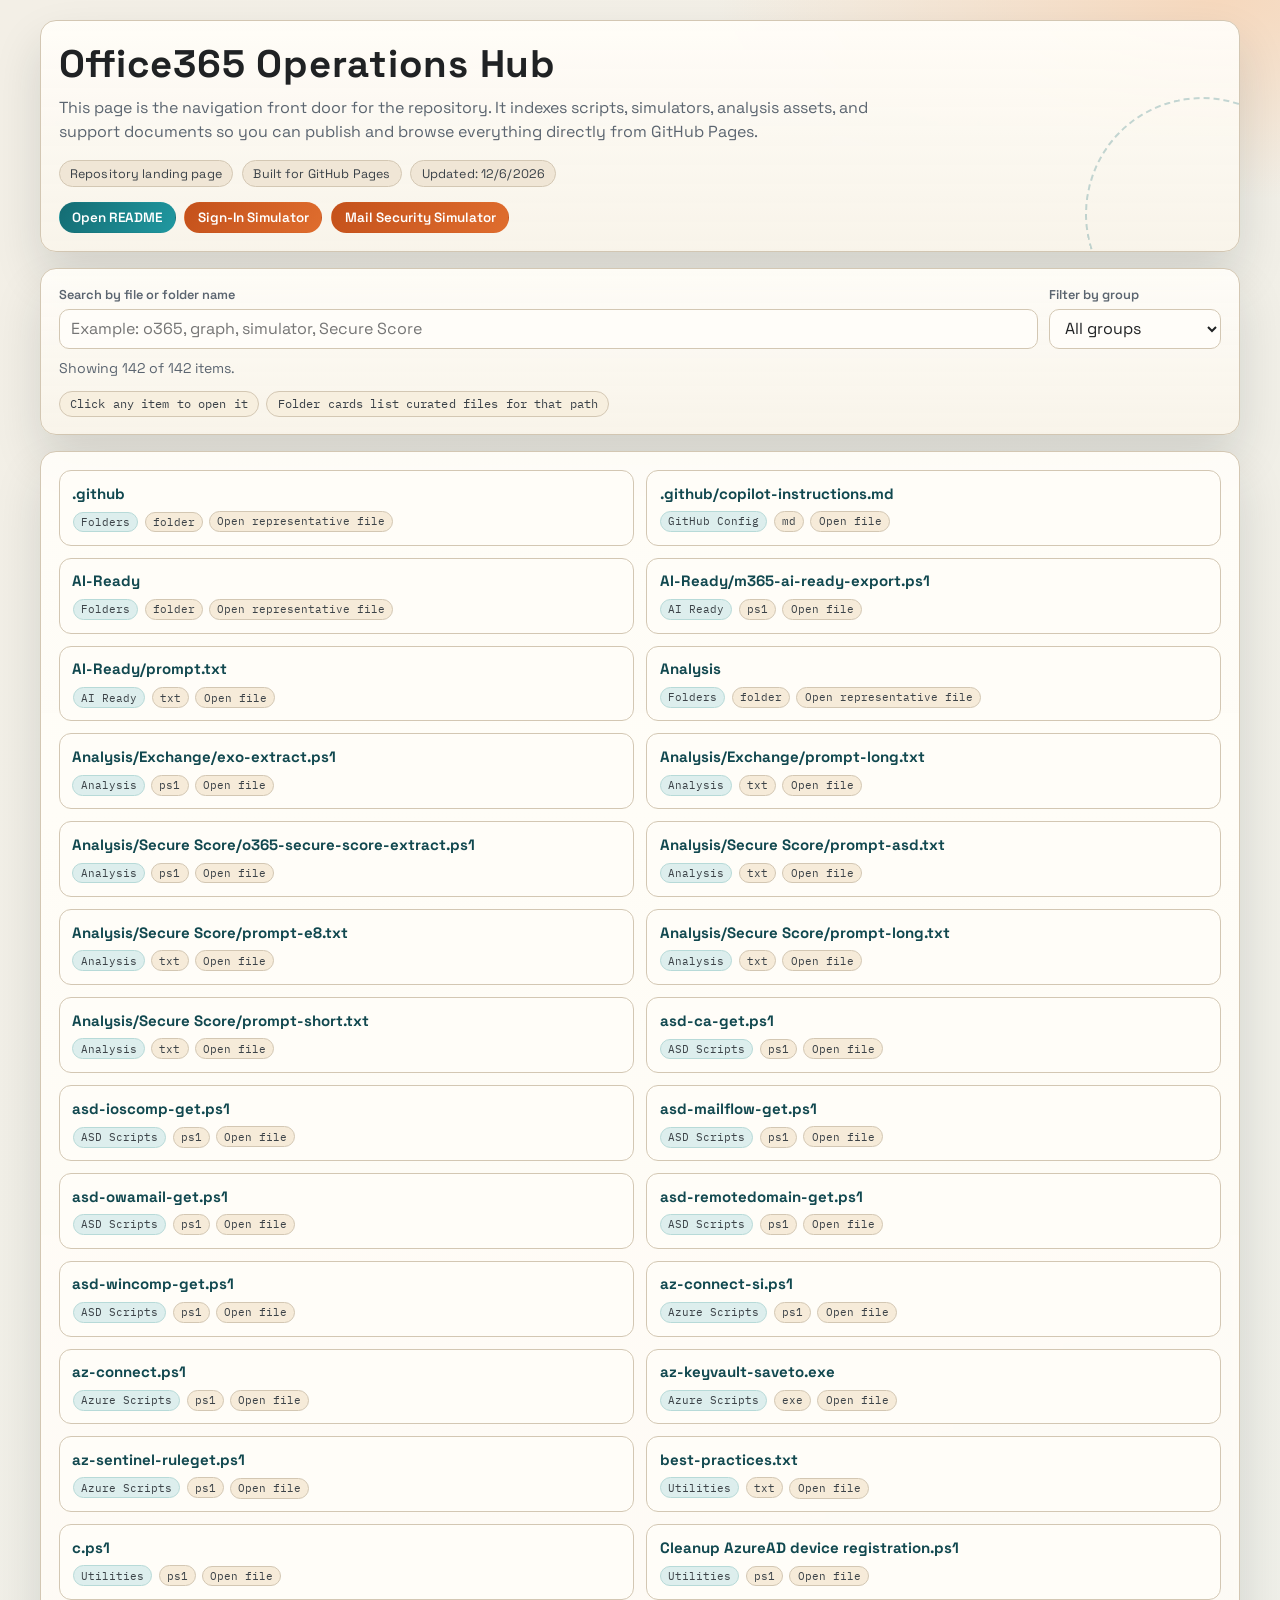
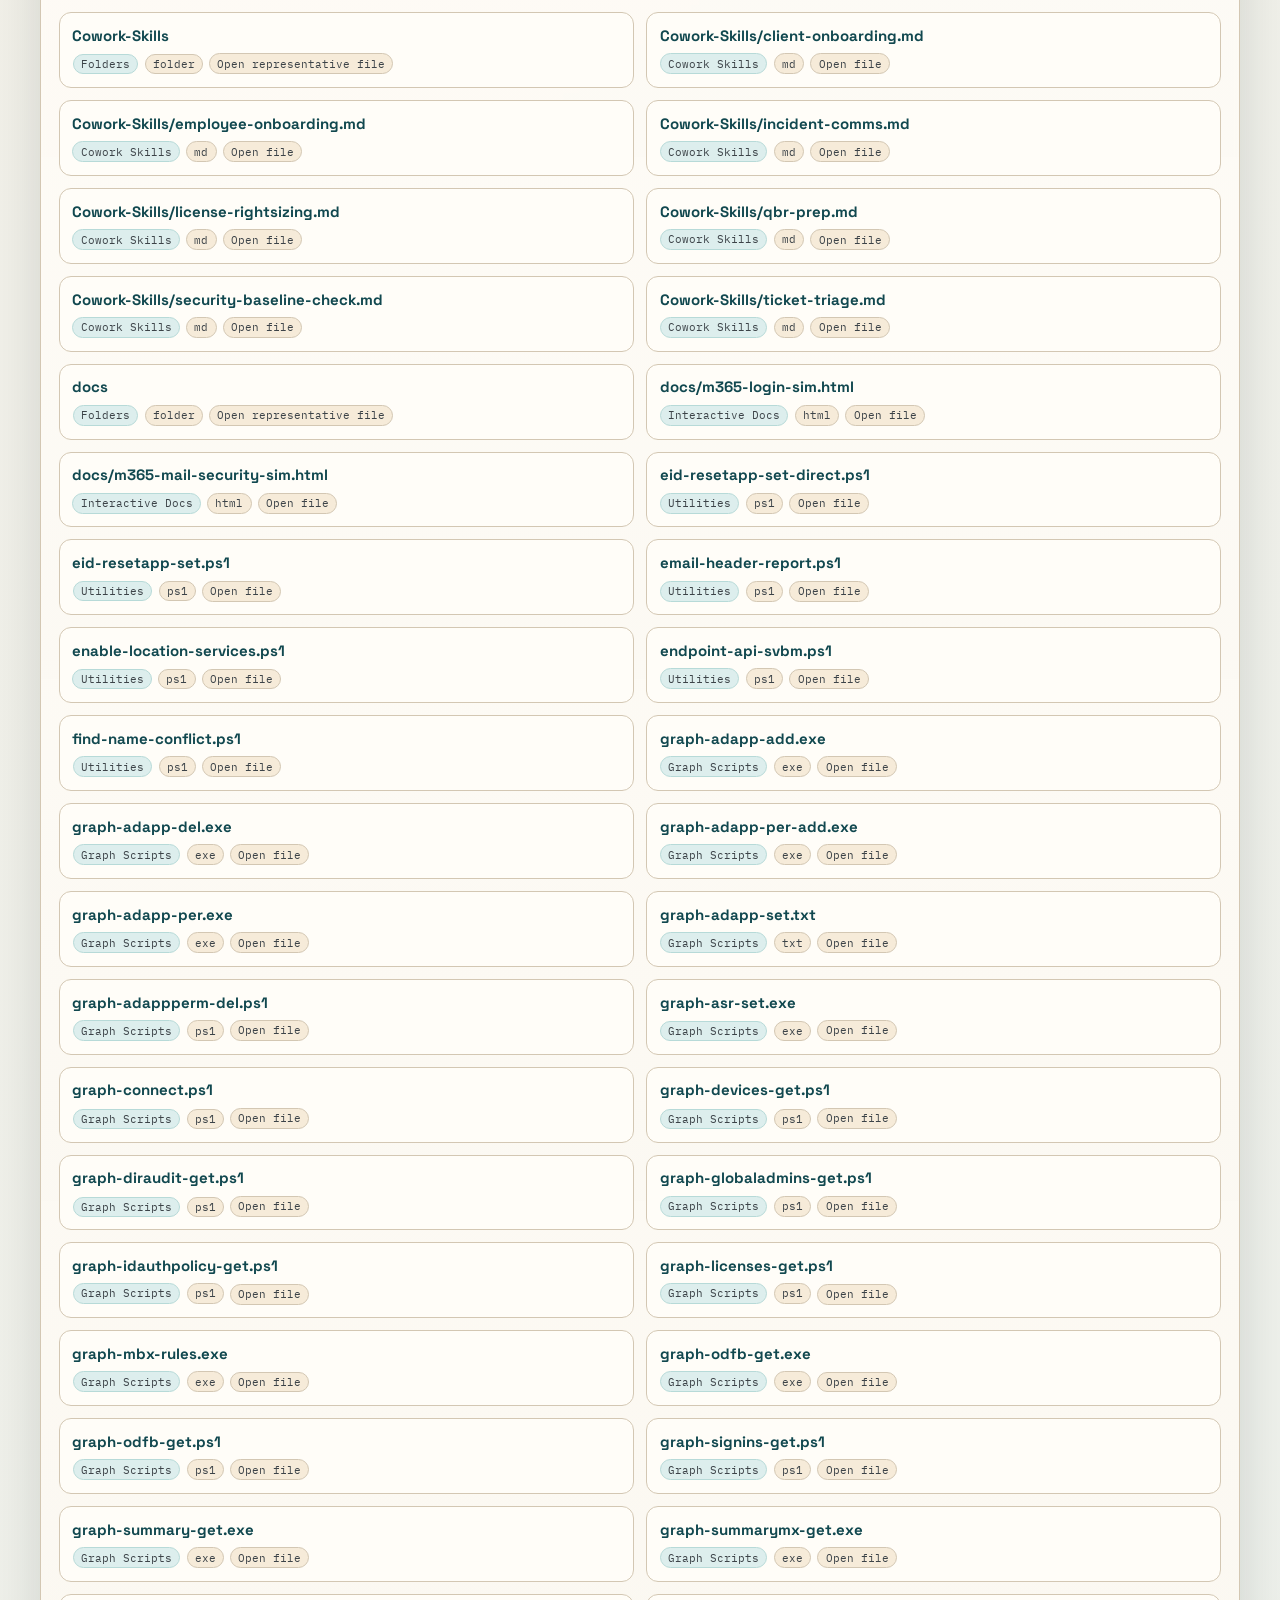
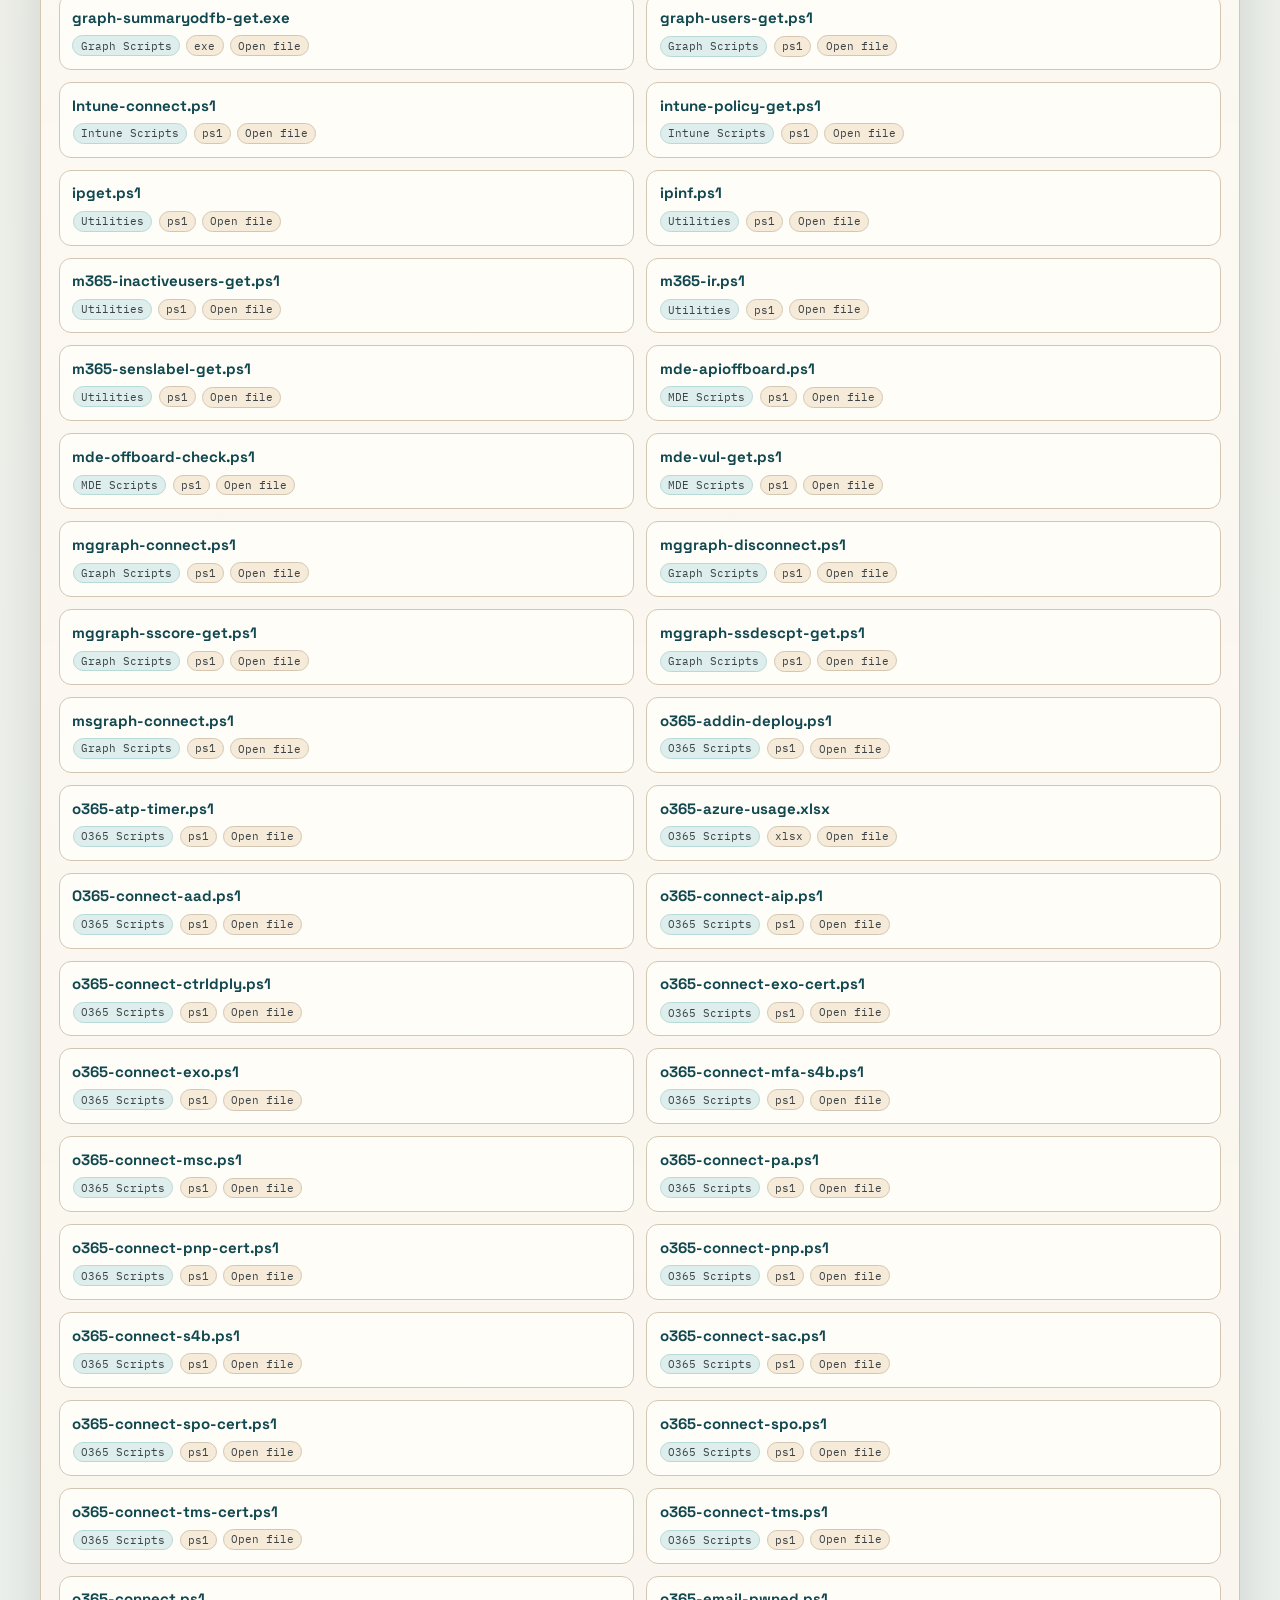
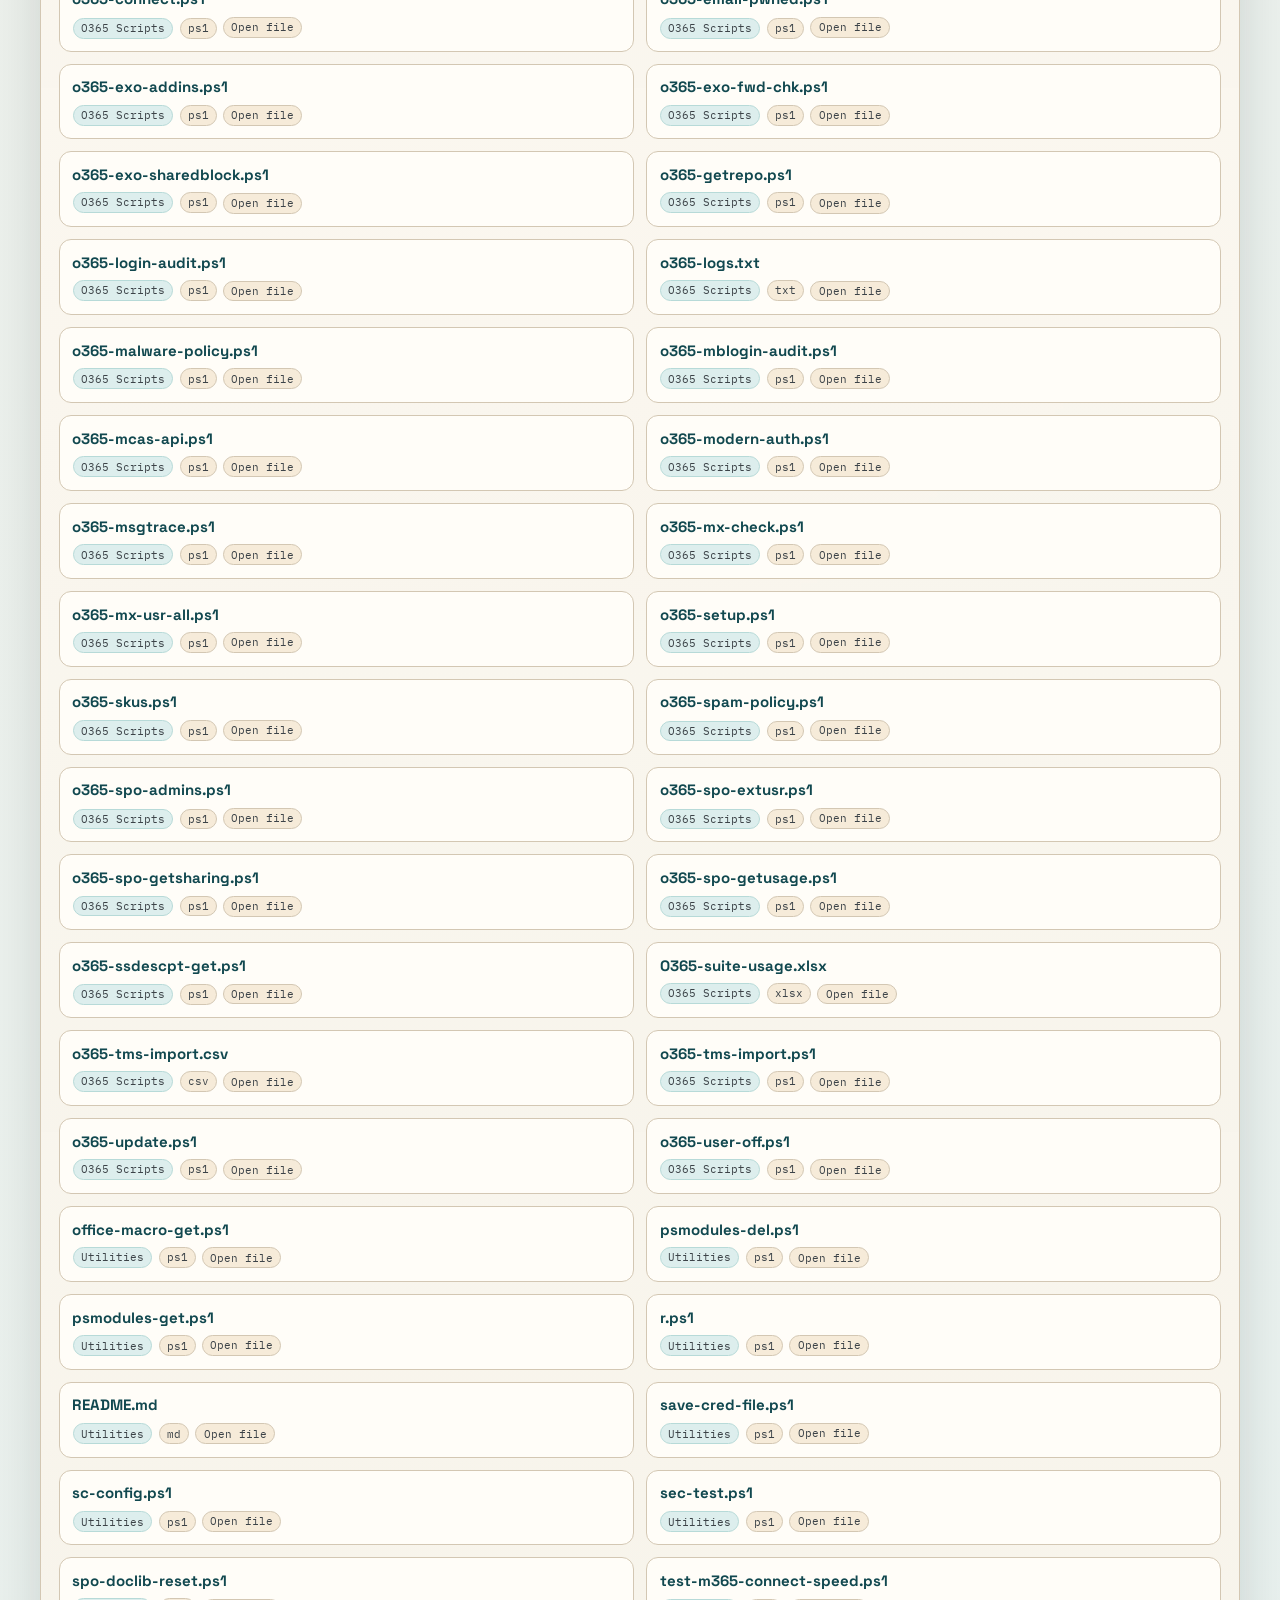
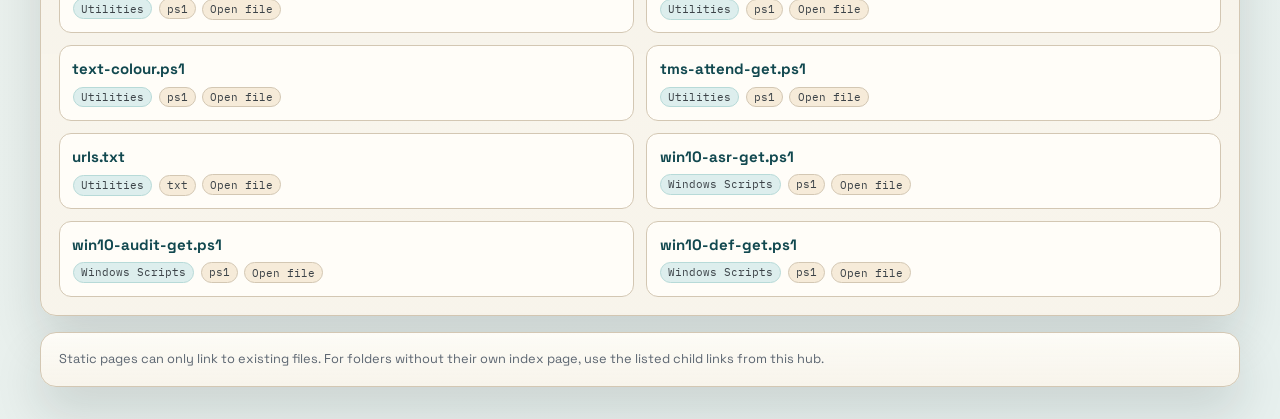
==== docs/index.html @ 3d444fd0 "Add initial landing page for Office365 scripts and resources" ====
<!DOCTYPE html>
<html lang="en">
<head>
  <meta charset="UTF-8">
  <meta name="viewport" content="width=device-width, initial-scale=1.0">
  <title>Office365 Script Landing Page</title>
  <meta name="description" content="Landing page for Office365 scripts, simulators, analysis assets, and operational resources.">
  <link rel="preconnect" href="https://fonts.googleapis.com">
  <link rel="preconnect" href="https://fonts.gstatic.com" crossorigin>
  <link href="https://fonts.googleapis.com/css2?family=Space+Grotesk:wght@400;500;600;700&family=IBM+Plex+Mono:wght@400;500&display=swap" rel="stylesheet">
  <style>
    :root {
      --bg: #f3efe6;
      --bg-alt: #e7f0ee;
      --surface: #fffdf8;
      --surface-2: #f9f4ea;
      --border: #d3c7b3;
      --text: #202224;
      --muted: #5b6570;
      --accent: #146c73;
      --accent-2: #c4511b;
      --tag: #f0e6d6;
      --shadow: 0 24px 48px rgba(24, 38, 35, 0.14);
      --radius: 16px;
    }

    * {
      box-sizing: border-box;
    }

    body {
      margin: 0;
      font-family: "Space Grotesk", "Segoe UI", sans-serif;
      color: var(--text);
      background:
        radial-gradient(1200px 450px at 10% -5%, #d6ece8 0%, transparent 60%),
        radial-gradient(1000px 400px at 95% 0%, #f6d8bd 0%, transparent 50%),
        linear-gradient(145deg, var(--bg), var(--bg-alt));
      min-height: 100vh;
    }

    .shell {
      width: min(1200px, calc(100% - 2rem));
      margin: 1.25rem auto 2rem;
      display: grid;
      gap: 1rem;
    }

    .panel {
      background: linear-gradient(180deg, rgba(255, 253, 248, 0.95), rgba(249, 244, 234, 0.9));
      border: 1px solid var(--border);
      border-radius: var(--radius);
      box-shadow: var(--shadow);
      padding: 1.1rem;
      backdrop-filter: blur(3px);
    }

    .hero {
      position: relative;
      overflow: hidden;
    }

    .hero::after {
      content: "";
      position: absolute;
      inset: auto -80px -80px auto;
      width: 230px;
      height: 230px;
      border-radius: 999px;
      border: 2px dashed rgba(20, 108, 115, 0.25);
      transform: rotate(-14deg);
      pointer-events: none;
    }

    h1 {
      margin: 0;
      font-size: clamp(1.45rem, 3vw, 2.4rem);
      letter-spacing: 0.02em;
    }

    .subtitle {
      margin: 0.55rem 0 0;
      max-width: 84ch;
      line-height: 1.5;
      color: var(--muted);
    }

    .meta-row {
      margin-top: 1rem;
      display: flex;
      flex-wrap: wrap;
      gap: 0.55rem;
    }

    .chip {
      display: inline-flex;
      align-items: center;
      border: 1px solid var(--border);
      background: var(--tag);
      color: #394047;
      border-radius: 999px;
      padding: 0.26rem 0.65rem;
      font-size: 0.78rem;
      letter-spacing: 0.01em;
    }

    .quick-links {
      margin-top: 0.95rem;
      display: flex;
      flex-wrap: wrap;
      gap: 0.55rem;
    }

    .quick-link {
      text-decoration: none;
      border: 1px solid transparent;
      border-radius: 999px;
      padding: 0.38rem 0.78rem;
      font-weight: 600;
      font-size: 0.84rem;
      transition: transform 160ms ease, box-shadow 160ms ease, border-color 160ms ease;
      color: #ffffff;
      background: linear-gradient(120deg, var(--accent), #2098a0);
    }

    .quick-link.secondary {
      color: #ffffff;
      background: linear-gradient(120deg, var(--accent-2), #df6d2e);
    }

    .quick-link:hover {
      transform: translateY(-1px);
      box-shadow: 0 10px 20px rgba(20, 108, 115, 0.22);
      border-color: rgba(255, 255, 255, 0.5);
    }

    .controls {
      display: grid;
      grid-template-columns: 1fr auto;
      gap: 0.7rem;
      align-items: end;
    }

    .search-wrap {
      display: grid;
      gap: 0.35rem;
    }

    label {
      font-size: 0.8rem;
      font-weight: 600;
      color: var(--muted);
    }

    input,
    select {
      width: 100%;
      border: 1px solid var(--border);
      background: #fffdf9;
      border-radius: 10px;
      height: 2.5rem;
      font: inherit;
      padding: 0 0.7rem;
      color: var(--text);
    }

    .summary {
      margin-top: 0.65rem;
      color: var(--muted);
      font-size: 0.88rem;
    }

    .legend {
      margin-top: 0.6rem;
      display: flex;
      flex-wrap: wrap;
      gap: 0.45rem;
    }

    .legend .chip {
      font-family: "IBM Plex Mono", Consolas, monospace;
      font-size: 0.72rem;
      background: #f7efdf;
    }

    .grid {
      display: grid;
      grid-template-columns: repeat(2, minmax(0, 1fr));
      gap: 0.75rem;
    }

    .entry {
      border: 1px solid var(--border);
      border-radius: 12px;
      background: var(--surface);
      padding: 0.8rem;
      animation: riseIn 340ms ease both;
    }

    .entry h3 {
      margin: 0;
      font-size: 0.94rem;
      line-height: 1.35;
    }

    .entry h3 a {
      color: #11484f;
      text-decoration: none;
      border-bottom: 1px solid transparent;
    }

    .entry h3 a:hover {
      border-bottom-color: #11484f;
    }

    .entry-meta {
      margin-top: 0.45rem;
      display: flex;
      flex-wrap: wrap;
      gap: 0.4rem;
    }

    .badge {
      font-size: 0.7rem;
      font-family: "IBM Plex Mono", Consolas, monospace;
      color: #3c4348;
      border: 1px solid var(--border);
      border-radius: 999px;
      padding: 0.15rem 0.45rem;
      background: #f6ebd9;
    }

    .badge.group {
      background: #ddeeed;
      border-color: #b7dad8;
    }

    .footer-note {
      color: var(--muted);
      font-size: 0.8rem;
      line-height: 1.45;
    }

    .empty {
      border: 1px dashed var(--border);
      border-radius: 12px;
      padding: 0.9rem;
      color: var(--muted);
      background: rgba(255, 255, 255, 0.6);
    }

    @keyframes riseIn {
      from {
        opacity: 0;
        transform: translateY(4px);
      }
      to {
        opacity: 1;
        transform: translateY(0);
      }
    }

    @media (max-width: 900px) {
      .grid {
        grid-template-columns: 1fr;
      }

      .controls {
        grid-template-columns: 1fr;
      }
    }
  </style>
</head>
<body>
  <main class="shell">
    <section class="panel hero">
      <h1>Office365 Operations Hub</h1>
      <p class="subtitle">
        This page is the navigation front door for the repository. It indexes scripts, simulators, analysis assets, and support documents so you can publish and browse everything directly from GitHub Pages.
      </p>
      <div class="meta-row">
        <span class="chip">Repository landing page</span>
        <span class="chip">Built for GitHub Pages</span>
        <span class="chip" id="updatedChip">Updated: loading</span>
      </div>
      <div class="quick-links">
        <a class="quick-link" href="README.md">Open README</a>
        <a class="quick-link secondary" href="docs/m365-login-sim.html">Sign-In Simulator</a>
        <a class="quick-link secondary" href="docs/m365-mail-security-sim.html">Mail Security Simulator</a>
      </div>
    </section>

    <section class="panel">
      <div class="controls">
        <div class="search-wrap">
          <label for="searchInput">Search by file or folder name</label>
          <input id="searchInput" type="search" placeholder="Example: o365, graph, simulator, Secure Score">
        </div>
        <div class="search-wrap">
          <label for="groupSelect">Filter by group</label>
          <select id="groupSelect">
            <option value="all">All groups</option>
          </select>
        </div>
      </div>
      <p class="summary" id="summaryLine"></p>
      <div class="legend">
        <span class="chip">Click any item to open it</span>
        <span class="chip">Folder cards list curated files for that path</span>
      </div>
    </section>

    <section class="panel">
      <div class="grid" id="entryGrid"></div>
      <div class="empty" id="emptyState" hidden>No matches found. Try a broader search or switch to All groups.</div>
    </section>

    <section class="panel footer-note">
      Static pages can only link to existing files. For folders without their own index page, use the listed child links from this hub.
    </section>
  </main>

  <script>
    const inventory = [
      ".github/",
      "AI-Ready/",
      "Analysis/",
      "Cowork-Skills/",
      "docs/",
      "asd-ca-get.ps1",
      "asd-ioscomp-get.ps1",
      "asd-mailflow-get.ps1",
      "asd-owamail-get.ps1",
      "asd-remotedomain-get.ps1",
      "asd-wincomp-get.ps1",
      "az-connect-si.ps1",
      "az-connect.ps1",
      "az-keyvault-saveto.exe",
      "az-sentinel-ruleget.ps1",
      "best-practices.txt",
      "c.ps1",
      "Cleanup AzureAD device registration.ps1",
      "eid-resetapp-set-direct.ps1",
      "eid-resetapp-set.ps1",
      "email-header-report.ps1",
      "enable-location-services.ps1",
      "endpoint-api-svbm.ps1",
      "find-name-conflict.ps1",
      "graph-adapp-add.exe",
      "graph-adapp-del.exe",
      "graph-adapp-per-add.exe",
      "graph-adapp-per.exe",
      "graph-adapp-set.txt",
      "graph-adappperm-del.ps1",
      "graph-asr-set.exe",
      "graph-connect.ps1",
      "graph-devices-get.ps1",
      "graph-diraudit-get.ps1",
      "graph-globaladmins-get.ps1",
      "graph-idauthpolicy-get.ps1",
      "graph-licenses-get.ps1",
      "graph-mbx-rules.exe",
      "graph-odfb-get.exe",
      "graph-odfb-get.ps1",
      "graph-signins-get.ps1",
      "graph-summary-get.exe",
      "graph-summarymx-get.exe",
      "graph-summaryodfb-get.exe",
      "graph-users-get.ps1",
      "Intune-connect.ps1",
      "intune-policy-get.ps1",
      "ipget.ps1",
      "ipinf.ps1",
      "m365-inactiveusers-get.ps1",
      "m365-ir.ps1",
      "m365-senslabel-get.ps1",
      "mde-apioffboard.ps1",
      "mde-offboard-check.ps1",
      "mde-vul-get.ps1",
      "mggraph-connect.ps1",
      "mggraph-disconnect.ps1",
      "mggraph-sscore-get.ps1",
      "mggraph-ssdescpt-get.ps1",
      "msgraph-connect.ps1",
      "o365-addin-deploy.ps1",
      "o365-atp-timer.ps1",
      "o365-azure-usage.xlsx",
      "O365-connect-aad.ps1",
      "o365-connect-aip.ps1",
      "o365-connect-ctrldply.ps1",
      "o365-connect-exo-cert.ps1",
      "o365-connect-exo.ps1",
      "o365-connect-mfa-s4b.ps1",
      "o365-connect-msc.ps1",
      "o365-connect-pa.ps1",
      "o365-connect-pnp-cert.ps1",
      "o365-connect-pnp.ps1",
      "o365-connect-s4b.ps1",
      "o365-connect-sac.ps1",
      "o365-connect-spo-cert.ps1",
      "o365-connect-spo.ps1",
      "o365-connect-tms-cert.ps1",
      "o365-connect-tms.ps1",
      "o365-connect.ps1",
      "o365-email-pwned.ps1",
      "o365-exo-addins.ps1",
      "o365-exo-fwd-chk.ps1",
      "o365-exo-sharedblock.ps1",
      "o365-getrepo.ps1",
      "o365-login-audit.ps1",
      "o365-logs.txt",
      "o365-malware-policy.ps1",
      "o365-mblogin-audit.ps1",
      "o365-mcas-api.ps1",
      "o365-modern-auth.ps1",
      "o365-msgtrace.ps1",
      "o365-mx-check.ps1",
      "o365-mx-usr-all.ps1",
      "o365-setup.ps1",
      "o365-skus.ps1",
      "o365-spam-policy.ps1",
      "o365-spo-admins.ps1",
      "o365-spo-extusr.ps1",
      "o365-spo-getsharing.ps1",
      "o365-spo-getusage.ps1",
      "o365-ssdescpt-get.ps1",
      "O365-suite-usage.xlsx",
      "o365-tms-import.csv",
      "o365-tms-import.ps1",
      "o365-update.ps1",
      "o365-user-off.ps1",
      "office-macro-get.ps1",
      "psmodules-del.ps1",
      "psmodules-get.ps1",
      "r.ps1",
      "README.md",
      "save-cred-file.ps1",
      "sc-config.ps1",
      "sec-test.ps1",
      "spo-doclib-reset.ps1",
      "test-m365-connect-speed.ps1",
      "text-colour.ps1",
      "tms-attend-get.ps1",
      "urls.txt",
      "win10-asr-get.ps1",
      "win10-audit-get.ps1",
      "win10-def-get.ps1",
      ".github/copilot-instructions.md",
      "AI-Ready/m365-ai-ready-export.ps1",
      "AI-Ready/prompt.txt",
      "Analysis/Exchange/exo-extract.ps1",
      "Analysis/Exchange/prompt-long.txt",
      "Analysis/Secure Score/o365-secure-score-extract.ps1",
      "Analysis/Secure Score/prompt-asd.txt",
      "Analysis/Secure Score/prompt-e8.txt",
      "Analysis/Secure Score/prompt-long.txt",
      "Analysis/Secure Score/prompt-short.txt",
      "Cowork-Skills/client-onboarding.md",
      "Cowork-Skills/employee-onboarding.md",
      "Cowork-Skills/incident-comms.md",
      "Cowork-Skills/license-rightsizing.md",
      "Cowork-Skills/qbr-prep.md",
      "Cowork-Skills/security-baseline-check.md",
      "Cowork-Skills/ticket-triage.md",
      "docs/m365-login-sim.html",
      "docs/m365-mail-security-sim.html"
    ];

    function extOf(path) {
      if (path.endsWith("/")) return "folder";
      const i = path.lastIndexOf(".");
      return i >= 0 ? path.slice(i + 1).toLowerCase() : "file";
    }

    function groupOf(path) {
      const low = path.toLowerCase();
      if (path.endsWith("/")) return "Folders";
      if (low.startsWith("docs/")) return "Interactive Docs";
      if (low.startsWith("analysis/")) return "Analysis";
      if (low.startsWith("cowork-skills/")) return "Cowork Skills";
      if (low.startsWith("ai-ready/")) return "AI Ready";
      if (low.startsWith(".github/")) return "GitHub Config";
      if (low.startsWith("o365-") || low.startsWith("o365") || low.startsWith("o365-")) return "O365 Scripts";
      if (low.startsWith("graph-") || low.startsWith("msgraph-") || low.startsWith("mggraph-")) return "Graph Scripts";
      if (low.startsWith("az-")) return "Azure Scripts";
      if (low.startsWith("intune-") || low.startsWith("intune")) return "Intune Scripts";
      if (low.startsWith("asd-")) return "ASD Scripts";
      if (low.startsWith("mde-")) return "MDE Scripts";
      if (low.startsWith("win10-")) return "Windows Scripts";
      return "Utilities";
    }

    function slug(path) {
      return path
        .split("/")
        .map((segment) => encodeURIComponent(segment))
        .join("/");
    }

    const data = inventory.map((path) => ({
      path,
      ext: extOf(path),
      group: groupOf(path)
    }));

    const folderTargets = {
      ".github/": ".github/copilot-instructions.md",
      "AI-Ready/": "AI-Ready/m365-ai-ready-export.ps1",
      "Analysis/": "Analysis/Exchange/exo-extract.ps1",
      "Cowork-Skills/": "Cowork-Skills/client-onboarding.md",
      "docs/": "docs/m365-login-sim.html"
    };

    const groupSelect = document.getElementById("groupSelect");
    const searchInput = document.getElementById("searchInput");
    const entryGrid = document.getElementById("entryGrid");
    const summaryLine = document.getElementById("summaryLine");
    const emptyState = document.getElementById("emptyState");

    const groups = [...new Set(data.map((item) => item.group))].sort((a, b) => a.localeCompare(b));
    groups.forEach((group) => {
      const option = document.createElement("option");
      option.value = group;
      option.textContent = group;
      groupSelect.appendChild(option);
    });

    function render() {
      const search = searchInput.value.trim().toLowerCase();
      const selectedGroup = groupSelect.value;
      const filtered = data.filter((item) => {
        const groupMatch = selectedGroup === "all" || item.group === selectedGroup;
        const searchMatch = !search || item.path.toLowerCase().includes(search);
        return groupMatch && searchMatch;
      });

      entryGrid.innerHTML = "";
      emptyState.hidden = filtered.length !== 0;

      filtered
        .sort((a, b) => a.path.localeCompare(b.path, undefined, { sensitivity: "base" }))
        .forEach((item, index) => {
          const card = document.createElement("article");
          card.className = "entry";
          card.style.animationDelay = String(Math.min(index * 12, 220)) + "ms";

          const isFolder = item.ext === "folder";
          const title = isFolder ? item.path.slice(0, -1) : item.path;
          const linkTarget = isFolder ? slug(folderTargets[item.path] || "README.md") : slug(item.path);
          const linkAttr = "target=\"_blank\" rel=\"noopener noreferrer\"";
          const clickHint = isFolder ? "Open representative file" : "Open file";

          card.innerHTML = [
            "<h3><a href=\"" + linkTarget + "\" " + linkAttr + ">" + title + "</a></h3>",
            "<div class=\"entry-meta\">",
            "<span class=\"badge group\">" + item.group + "</span>",
            "<span class=\"badge\">" + item.ext + "</span>",
            "<span class=\"badge\">" + clickHint + "</span>",
            "</div>"
          ].join("");

          entryGrid.appendChild(card);
        });

      summaryLine.textContent = "Showing " + filtered.length + " of " + data.length + " items.";
    }

    searchInput.addEventListener("input", render);
    groupSelect.addEventListener("change", render);

    document.getElementById("updatedChip").textContent = "Updated: " + new Date().toLocaleDateString();
    render();
  </script>
</body>
</html>
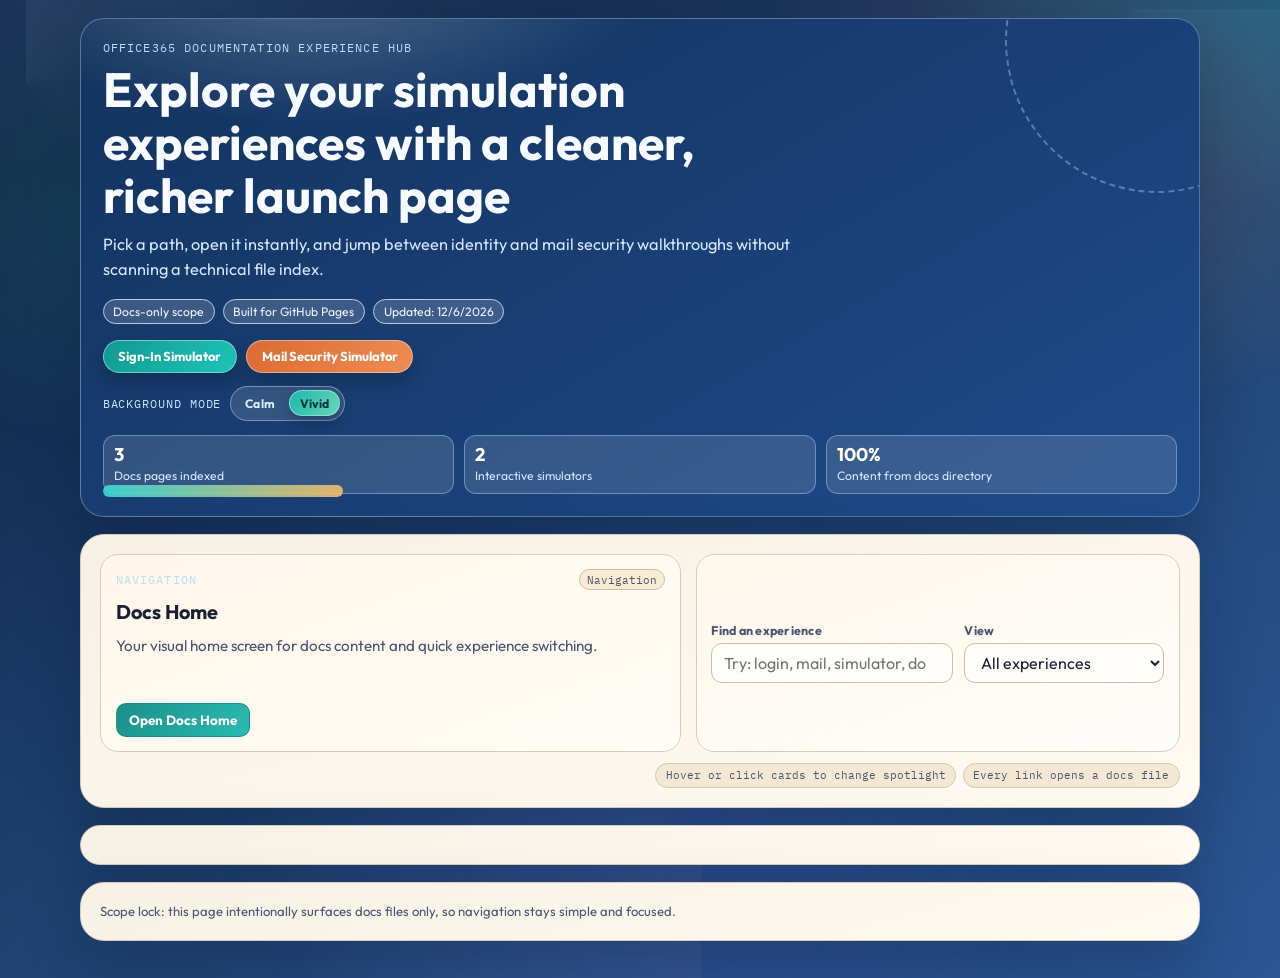
==== commit b88150f7: "Implement feature X to enhance user experience and fix bug Y in module Z" ====
--- a/docs/index.html
+++ b/docs/index.html
@@ -3,25 +3,28 @@
 <head>
   <meta charset="UTF-8">
   <meta name="viewport" content="width=device-width, initial-scale=1.0">
-  <title>Office365 Script Landing Page</title>
-  <meta name="description" content="Landing page for Office365 scripts, simulators, analysis assets, and operational resources.">
+  <title>Office365 Docs Experience Hub</title>
+  <meta name="description" content="Visual launchpad for docs experiences in this directory.">
   <link rel="preconnect" href="https://fonts.googleapis.com">
   <link rel="preconnect" href="https://fonts.gstatic.com" crossorigin>
-  <link href="https://fonts.googleapis.com/css2?family=Space+Grotesk:wght@400;500;600;700&family=IBM+Plex+Mono:wght@400;500&display=swap" rel="stylesheet">
+  <link href="https://fonts.googleapis.com/css2?family=Outfit:wght@400;500;600;700;800&family=IBM+Plex+Mono:wght@400;500&display=swap" rel="stylesheet">
   <style>
     :root {
-      --bg: #f3efe6;
-      --bg-alt: #e7f0ee;
-      --surface: #fffdf8;
-      --surface-2: #f9f4ea;
-      --border: #d3c7b3;
-      --text: #202224;
-      --muted: #5b6570;
-      --accent: #146c73;
-      --accent-2: #c4511b;
-      --tag: #f0e6d6;
-      --shadow: 0 24px 48px rgba(24, 38, 35, 0.14);
-      --radius: 16px;
+      --ink-1: #1a2033;
+      --ink-2: #4b5371;
+      --line: #d7ccbb;
+      --sand: #f7f0e4;
+      --cream: #fffaf2;
+      --blue-hero: #13325e;
+      --blue-hero-2: #1f4c8a;
+      --teal: #0f9a91;
+      --orange: #db6a32;
+      --rose: #bc385f;
+      --violet: #4e4fbd;
+      --glow: 0 24px 56px rgba(11, 23, 46, 0.28);
+      --radius-xl: 24px;
+      --radius-lg: 18px;
+      --radius-md: 12px;
     }
 
     * {
@@ -30,115 +33,374 @@
 
     body {
       margin: 0;
-      font-family: "Space Grotesk", "Segoe UI", sans-serif;
-      color: var(--text);
+      font-family: "Outfit", "Segoe UI", sans-serif;
+      color: var(--ink-1);
+      min-height: 100vh;
+      overflow-x: hidden;
       background:
-        radial-gradient(1200px 450px at 10% -5%, #d6ece8 0%, transparent 60%),
-        radial-gradient(1000px 400px at 95% 0%, #f6d8bd 0%, transparent 50%),
-        linear-gradient(145deg, var(--bg), var(--bg-alt));
-      min-height: 100vh;
+        radial-gradient(1400px 700px at -5% -20%, rgba(87, 136, 232, 0.33), transparent 58%),
+        radial-gradient(980px 540px at 110% -8%, rgba(34, 201, 196, 0.26), transparent 56%),
+        linear-gradient(150deg, #0f1f3c 0%, #17345e 45%, #21437a 100%);
+      transition: background 420ms ease;
+    }
+
+    body::before,
+    body::after {
+      content: "";
+      position: fixed;
+      inset: -18% -10%;
+      z-index: -1;
+      pointer-events: none;
+    }
+
+    body::before {
+      background:
+        radial-gradient(34% 30% at 20% 30%, rgba(48, 193, 180, 0.22), transparent 72%),
+        radial-gradient(34% 30% at 78% 26%, rgba(255, 152, 88, 0.18), transparent 74%),
+        radial-gradient(40% 40% at 50% 80%, rgba(118, 126, 255, 0.2), transparent 70%);
+      filter: blur(8px);
+      animation: driftLayerA 26s linear infinite;
+      opacity: 0.7;
+      transform-origin: center;
+    }
+
+    body::after {
+      background:
+        conic-gradient(from 0deg at 10% 20%, rgba(255, 255, 255, 0.08), transparent 46%),
+        conic-gradient(from 90deg at 82% 14%, rgba(123, 222, 215, 0.08), transparent 42%),
+        conic-gradient(from 180deg at 54% 82%, rgba(255, 173, 109, 0.07), transparent 45%);
+      mix-blend-mode: screen;
+      animation: driftLayerB 38s linear infinite;
+      opacity: 0.55;
+    }
+
+    body[data-energy="calm"] {
+      background:
+        radial-gradient(1400px 700px at -5% -20%, rgba(87, 136, 232, 0.25), transparent 60%),
+        radial-gradient(980px 540px at 110% -8%, rgba(34, 201, 196, 0.18), transparent 58%),
+        linear-gradient(150deg, #122240 0%, #19365e 48%, #254778 100%);
+    }
+
+    body[data-energy="calm"]::before {
+      opacity: 0.42;
+      animation-duration: 44s;
+      filter: blur(10px);
+    }
+
+    body[data-energy="calm"]::after {
+      opacity: 0.32;
+      animation-duration: 58s;
+    }
+
+    body[data-energy="vivid"] {
+      background:
+        radial-gradient(1450px 740px at -8% -25%, rgba(87, 136, 232, 0.42), transparent 57%),
+        radial-gradient(1020px 600px at 112% -10%, rgba(34, 201, 196, 0.35), transparent 54%),
+        linear-gradient(150deg, #0d1d39 0%, #153765 42%, #24508f 100%);
+    }
+
+    body[data-energy="vivid"]::before {
+      opacity: 0.84;
+      animation-duration: 20s;
+      filter: blur(7px);
+    }
+
+    body[data-energy="vivid"]::after {
+      opacity: 0.72;
+      animation-duration: 30s;
     }
 
     .shell {
-      width: min(1200px, calc(100% - 2rem));
-      margin: 1.25rem auto 2rem;
+      width: min(1120px, calc(100% - 2rem));
+      margin: 1.1rem auto 2.3rem;
       display: grid;
-      gap: 1rem;
+      gap: 1.05rem;
     }
 
     .panel {
-      background: linear-gradient(180deg, rgba(255, 253, 248, 0.95), rgba(249, 244, 234, 0.9));
-      border: 1px solid var(--border);
-      border-radius: var(--radius);
-      box-shadow: var(--shadow);
-      padding: 1.1rem;
-      backdrop-filter: blur(3px);
-    }
-
-    .hero {
+      background: linear-gradient(165deg, var(--sand), var(--cream));
+      border: 1px solid var(--line);
+      border-radius: var(--radius-xl);
+      box-shadow: var(--glow);
+      padding: 1.2rem;
       position: relative;
       overflow: hidden;
+    }
+
+    .hero {
+      background:
+        radial-gradient(500px 220px at 20% -10%, rgba(255, 255, 255, 0.25), transparent 70%),
+        linear-gradient(150deg, var(--blue-hero), var(--blue-hero-2));
+      color: #f7fbff;
+      border: 1px solid rgba(203, 223, 255, 0.34);
+      padding: 1.35rem;
+    }
+
+    .hero::before {
+      content: "";
+      position: absolute;
+      width: 300px;
+      height: 300px;
+      border-radius: 999px;
+      right: -110px;
+      top: -130px;
+      border: 2px dashed rgba(151, 206, 255, 0.45);
+      transform: rotate(-16deg);
+      pointer-events: none;
     }
 
     .hero::after {
       content: "";
       position: absolute;
-      inset: auto -80px -80px auto;
-      width: 230px;
-      height: 230px;
-      border-radius: 999px;
-      border: 2px dashed rgba(20, 108, 115, 0.25);
-      transform: rotate(-14deg);
+      width: 240px;
+      height: 12px;
+      border-radius: 999px;
+      left: 1.35rem;
+      bottom: 1.15rem;
+      background: linear-gradient(90deg, rgba(61, 219, 213, 0.9), rgba(255, 196, 102, 0.85));
       pointer-events: none;
     }
 
+    .kicker {
+      margin: 0;
+      font-family: "IBM Plex Mono", Consolas, monospace;
+      font-size: 0.72rem;
+      color: #b8ddff;
+      letter-spacing: 0.1em;
+      text-transform: uppercase;
+    }
+
     h1 {
-      margin: 0;
-      font-size: clamp(1.45rem, 3vw, 2.4rem);
-      letter-spacing: 0.02em;
+      margin: 0.5rem 0 0;
+      font-size: clamp(1.75rem, 4.6vw, 3rem);
+      line-height: 1.1;
+      max-width: 20ch;
     }
 
     .subtitle {
-      margin: 0.55rem 0 0;
-      max-width: 84ch;
-      line-height: 1.5;
-      color: var(--muted);
+      margin: 0.65rem 0 0;
+      font-size: 1.02rem;
+      color: #d6e8ff;
+      max-width: 64ch;
+      line-height: 1.55;
     }
 
     .meta-row {
       margin-top: 1rem;
       display: flex;
       flex-wrap: wrap;
-      gap: 0.55rem;
+      gap: 0.5rem;
     }
 
     .chip {
       display: inline-flex;
       align-items: center;
-      border: 1px solid var(--border);
-      background: var(--tag);
-      color: #394047;
-      border-radius: 999px;
-      padding: 0.26rem 0.65rem;
-      font-size: 0.78rem;
-      letter-spacing: 0.01em;
+      border-radius: 999px;
+      border: 1px solid #b7cbe8;
+      background: rgba(255, 255, 255, 0.16);
+      color: #ecf6ff;
+      font-size: 0.76rem;
+      padding: 0.26rem 0.6rem;
     }
 
     .quick-links {
-      margin-top: 0.95rem;
+      margin-top: 1rem;
       display: flex;
       flex-wrap: wrap;
       gap: 0.55rem;
     }
 
+    .energy-row {
+      margin-top: 0.8rem;
+      display: flex;
+      flex-wrap: wrap;
+      align-items: center;
+      gap: 0.55rem;
+    }
+
+    .energy-label {
+      margin: 0;
+      font-size: 0.72rem;
+      letter-spacing: 0.08em;
+      text-transform: uppercase;
+      color: #c7e2ff;
+      font-family: "IBM Plex Mono", Consolas, monospace;
+    }
+
+    .energy-toggle {
+      display: inline-flex;
+      align-items: center;
+      border: 1px solid rgba(183, 209, 242, 0.5);
+      border-radius: 999px;
+      padding: 0.2rem;
+      background: rgba(255, 255, 255, 0.12);
+      gap: 0.2rem;
+    }
+
+    .energy-btn {
+      border: 1px solid transparent;
+      border-radius: 999px;
+      background: transparent;
+      color: #dbeeff;
+      font: inherit;
+      font-size: 0.76rem;
+      font-weight: 700;
+      letter-spacing: 0.01em;
+      padding: 0.3rem 0.62rem;
+      cursor: pointer;
+      transition: background 180ms ease, color 180ms ease, transform 180ms ease;
+    }
+
+    .energy-btn:hover {
+      transform: translateY(-1px);
+    }
+
+    .energy-btn.active {
+      background: linear-gradient(120deg, rgba(29, 189, 178, 0.95), rgba(108, 220, 186, 0.95));
+      color: #053437;
+      border-color: rgba(174, 244, 219, 0.6);
+      box-shadow: 0 8px 16px rgba(0, 0, 0, 0.2);
+    }
+
     .quick-link {
       text-decoration: none;
-      border: 1px solid transparent;
-      border-radius: 999px;
-      padding: 0.38rem 0.78rem;
-      font-weight: 600;
+      border-radius: 999px;
+      padding: 0.47rem 0.92rem;
+      font-weight: 700;
+      font-size: 0.81rem;
+      color: #fff;
+      transition: transform 180ms ease, box-shadow 180ms ease;
+      border: 1px solid rgba(255, 255, 255, 0.4);
+      box-shadow: 0 10px 18px rgba(0, 0, 0, 0.2);
+    }
+
+    .quick-link.primary {
+      background: linear-gradient(125deg, var(--teal), #1ec3b9);
+    }
+
+    .quick-link.secondary {
+      background: linear-gradient(125deg, var(--orange), #ec8d54);
+    }
+
+    .quick-link:hover {
+      transform: translateY(-2px);
+      box-shadow: 0 14px 22px rgba(14, 22, 33, 0.26);
+    }
+
+    .stats {
+      margin-top: 0.92rem;
+      display: grid;
+      grid-template-columns: repeat(3, minmax(0, 1fr));
+      gap: 0.6rem;
+    }
+
+    .stat {
+      border: 1px solid rgba(181, 206, 238, 0.45);
+      border-radius: var(--radius-md);
+      background: rgba(255, 255, 255, 0.12);
+      padding: 0.55rem 0.65rem;
+    }
+
+    .stat strong {
+      display: block;
+      font-size: 1.15rem;
+      line-height: 1.05;
+      color: #ffffff;
+    }
+
+    .stat span {
+      font-size: 0.76rem;
+      color: #d6e8ff;
+    }
+
+    .composer {
+      display: grid;
+      grid-template-columns: minmax(0, 1.2fr) minmax(0, 1fr);
+      gap: 0.95rem;
+      align-items: stretch;
+    }
+
+    .spotlight {
+      border: 1px solid var(--line);
+      border-radius: var(--radius-lg);
+      background: linear-gradient(160deg, #fff6e8, #fffdf7);
+      padding: 0.9rem;
+      display: grid;
+      gap: 0.65rem;
+    }
+
+    .spotlight-top {
+      display: flex;
+      justify-content: space-between;
+      align-items: center;
+      gap: 0.5rem;
+      flex-wrap: wrap;
+    }
+
+    .spotlight-title {
+      margin: 0;
+      font-size: 1.24rem;
+      line-height: 1.2;
+    }
+
+    .spotlight-copy {
+      margin: 0;
+      color: var(--ink-2);
+      line-height: 1.5;
+      font-size: 0.95rem;
+      min-height: 3rem;
+    }
+
+    .spotlight-tags {
+      display: flex;
+      flex-wrap: wrap;
+      gap: 0.35rem;
+    }
+
+    .spotlight-tag {
+      display: inline-flex;
+      align-items: center;
+      border-radius: 999px;
+      border: 1px solid #cdbca0;
+      background: #f7ebd6;
+      color: #4f5365;
+      font-size: 0.68rem;
+      font-family: "IBM Plex Mono", Consolas, monospace;
+      padding: 0.15rem 0.45rem;
+    }
+
+    .spotlight-actions {
+      display: flex;
+      align-items: center;
+      gap: 0.5rem;
+      flex-wrap: wrap;
+    }
+
+    .spotlight-cta {
+      text-decoration: none;
+      border-radius: 10px;
+      background: linear-gradient(125deg, #1a9089, #29bbb2);
+      color: #fff;
+      font-weight: 700;
       font-size: 0.84rem;
-      transition: transform 160ms ease, box-shadow 160ms ease, border-color 160ms ease;
-      color: #ffffff;
-      background: linear-gradient(120deg, var(--accent), #2098a0);
-    }
-
-    .quick-link.secondary {
-      color: #ffffff;
-      background: linear-gradient(120deg, var(--accent-2), #df6d2e);
-    }
-
-    .quick-link:hover {
+      padding: 0.48rem 0.75rem;
+      border: 1px solid rgba(22, 112, 108, 0.45);
+      transition: transform 170ms ease;
+    }
+
+    .spotlight-cta:hover {
       transform: translateY(-1px);
-      box-shadow: 0 10px 20px rgba(20, 108, 115, 0.22);
-      border-color: rgba(255, 255, 255, 0.5);
-    }
-
-    .controls {
+    }
+
+    .toolbar {
       display: grid;
-      grid-template-columns: 1fr auto;
+      grid-template-columns: 1fr 200px;
       gap: 0.7rem;
-      align-items: end;
+      align-items: center;
+      border: 1px solid var(--line);
+      border-radius: var(--radius-lg);
+      background: linear-gradient(160deg, rgba(255, 248, 236, 0.9), rgba(255, 255, 255, 0.72));
+      padding: 0.9rem;
     }
 
     .search-wrap {
@@ -147,126 +409,260 @@
     }
 
     label {
-      font-size: 0.8rem;
-      font-weight: 600;
-      color: var(--muted);
+      font-size: 0.78rem;
+      color: var(--ink-2);
+      font-weight: 700;
+      letter-spacing: 0.02em;
     }
 
     input,
     select {
       width: 100%;
-      border: 1px solid var(--border);
-      background: #fffdf9;
-      border-radius: 10px;
+      border: 1px solid #cfbea1;
+      background: #fffdfa;
+      color: var(--ink-1);
+      border-radius: 11px;
       height: 2.5rem;
       font: inherit;
       padding: 0 0.7rem;
-      color: var(--text);
     }
 
     .summary {
-      margin-top: 0.65rem;
-      color: var(--muted);
-      font-size: 0.88rem;
+      margin: 0.3rem 0 0;
+      color: var(--ink-2);
+      font-size: 0.85rem;
+    }
+
+    .legend-row {
+      margin-top: 0.7rem;
+      display: flex;
+      justify-content: space-between;
+      align-items: center;
+      flex-wrap: wrap;
+      gap: 0.5rem;
     }
 
     .legend {
-      margin-top: 0.6rem;
-      display: flex;
-      flex-wrap: wrap;
-      gap: 0.45rem;
-    }
-
-    .legend .chip {
-      font-family: "IBM Plex Mono", Consolas, monospace;
-      font-size: 0.72rem;
-      background: #f7efdf;
-    }
-
-    .grid {
-      display: grid;
-      grid-template-columns: repeat(2, minmax(0, 1fr));
-      gap: 0.75rem;
-    }
-
-    .entry {
-      border: 1px solid var(--border);
-      border-radius: 12px;
-      background: var(--surface);
-      padding: 0.8rem;
-      animation: riseIn 340ms ease both;
-    }
-
-    .entry h3 {
-      margin: 0;
-      font-size: 0.94rem;
-      line-height: 1.35;
-    }
-
-    .entry h3 a {
-      color: #11484f;
-      text-decoration: none;
-      border-bottom: 1px solid transparent;
-    }
-
-    .entry h3 a:hover {
-      border-bottom-color: #11484f;
-    }
-
-    .entry-meta {
-      margin-top: 0.45rem;
       display: flex;
       flex-wrap: wrap;
       gap: 0.4rem;
     }
 
+    .legend .chip {
+      font-family: "IBM Plex Mono", Consolas, monospace;
+      border: 1px solid #d4c7b0;
+      background: #f4e8d5;
+      color: #46556d;
+      font-size: 0.69rem;
+    }
+
+    .grid {
+      display: grid;
+      grid-template-columns: repeat(3, minmax(0, 1fr));
+      gap: 0.75rem;
+    }
+
+    .entry {
+      border-radius: var(--radius-lg);
+      border: 1px solid #cdbd9f;
+      background:
+        linear-gradient(180deg, rgba(255, 255, 255, 0.78), rgba(248, 239, 223, 0.86));
+      padding: 0.95rem;
+      animation: cardLift 380ms ease both;
+      transition: transform 180ms ease, box-shadow 180ms ease;
+      position: relative;
+      overflow: hidden;
+    }
+
+    .entry::after {
+      content: "";
+      position: absolute;
+      top: -28px;
+      right: -28px;
+      width: 90px;
+      height: 90px;
+      border-radius: 999px;
+      background: radial-gradient(circle, rgba(27, 154, 145, 0.2), transparent 70%);
+      pointer-events: none;
+    }
+
+    .entry.variant-navigation::after {
+      background: radial-gradient(circle, rgba(78, 79, 189, 0.22), transparent 72%);
+    }
+
+    .entry.variant-simulator::after {
+      background: radial-gradient(circle, rgba(219, 106, 50, 0.2), transparent 70%);
+    }
+
+    .entry:hover {
+      transform: translateY(-3px);
+      box-shadow: 0 16px 24px rgba(14, 21, 33, 0.14);
+    }
+
+    .entry h3 {
+      margin: 0;
+      font-size: 1.02rem;
+      line-height: 1.28;
+    }
+
+    .entry h3 a {
+      color: #1c3350;
+      text-decoration: none;
+    }
+
+    .entry h3 a:hover {
+      text-decoration: underline;
+      text-decoration-thickness: 1px;
+      text-underline-offset: 2px;
+    }
+
+    .entry-summary {
+      margin: 0.5rem 0 0;
+      font-size: 0.86rem;
+      color: var(--ink-2);
+      line-height: 1.4;
+      min-height: 2.45rem;
+    }
+
+    .entry-track {
+      margin-top: 0.55rem;
+      height: 6px;
+      border-radius: 999px;
+      background: #eadbc2;
+      overflow: hidden;
+    }
+
+    .entry-track span {
+      display: block;
+      height: 100%;
+      width: var(--track, 72%);
+      border-radius: 999px;
+      background: linear-gradient(90deg, #1a9c93, #3ab5ae);
+    }
+
+    .entry.variant-navigation .entry-track span {
+      background: linear-gradient(90deg, #5459c5, #7678d8);
+      width: 58%;
+    }
+
+    .entry.variant-simulator .entry-track span {
+      background: linear-gradient(90deg, #d16635, #ef9654);
+      width: 88%;
+    }
+
+    .entry-meta {
+      margin-top: 0.55rem;
+      display: flex;
+      flex-wrap: wrap;
+      gap: 0.4rem;
+    }
+
     .badge {
-      font-size: 0.7rem;
+      display: inline-flex;
+      align-items: center;
+      border-radius: 999px;
+      border: 1px solid #ccb998;
+      background: #f4e8d3;
+      color: #41526a;
+      font-size: 0.67rem;
       font-family: "IBM Plex Mono", Consolas, monospace;
-      color: #3c4348;
-      border: 1px solid var(--border);
-      border-radius: 999px;
       padding: 0.15rem 0.45rem;
-      background: #f6ebd9;
     }
 
     .badge.group {
-      background: #ddeeed;
-      border-color: #b7dad8;
+      border-color: #b9cae6;
+      background: #e6effa;
+      color: #35507c;
+    }
+
+    .empty {
+      border: 1px dashed #c8b594;
+      border-radius: var(--radius-md);
+      padding: 0.9rem;
+      color: var(--ink-2);
+      background: rgba(255, 255, 255, 0.45);
     }
 
     .footer-note {
-      color: var(--muted);
-      font-size: 0.8rem;
+      color: var(--ink-2);
+      font-size: 0.82rem;
       line-height: 1.45;
     }
 
-    .empty {
-      border: 1px dashed var(--border);
-      border-radius: 12px;
-      padding: 0.9rem;
-      color: var(--muted);
-      background: rgba(255, 255, 255, 0.6);
-    }
-
-    @keyframes riseIn {
+    @keyframes cardLift {
       from {
         opacity: 0;
-        transform: translateY(4px);
+        transform: translateY(7px) scale(0.99);
       }
       to {
         opacity: 1;
-        transform: translateY(0);
-      }
-    }
-
-    @media (max-width: 900px) {
+        transform: translateY(0) scale(1);
+      }
+    }
+
+    @keyframes driftLayerA {
+      0% {
+        transform: translate3d(0, 0, 0) scale(1);
+      }
+      50% {
+        transform: translate3d(-1.2%, 1.5%, 0) scale(1.03);
+      }
+      100% {
+        transform: translate3d(0, 0, 0) scale(1);
+      }
+    }
+
+    @keyframes driftLayerB {
+      0% {
+        transform: translate3d(0, 0, 0) rotate(0deg);
+      }
+      50% {
+        transform: translate3d(1.5%, -1.1%, 0) rotate(2deg);
+      }
+      100% {
+        transform: translate3d(0, 0, 0) rotate(0deg);
+      }
+    }
+
+    @media (prefers-reduced-motion: reduce) {
+      body::before,
+      body::after {
+        animation: none;
+      }
+
+      .entry,
+      .quick-link,
+      .spotlight-cta,
+      .energy-btn {
+        transition: none;
+      }
+    }
+
+    @media (max-width: 940px) {
+      .composer {
+        grid-template-columns: 1fr;
+      }
+
+      .grid {
+        grid-template-columns: repeat(2, minmax(0, 1fr));
+      }
+
+      .toolbar {
+        grid-template-columns: 1fr;
+      }
+
+      .stats {
+        grid-template-columns: 1fr;
+      }
+    }
+
+    @media (max-width: 700px) {
       .grid {
         grid-template-columns: 1fr;
       }
 
-      .controls {
-        grid-template-columns: 1fr;
+      h1 {
+        max-width: none;
       }
     }
   </style>
@@ -274,220 +670,122 @@
 <body>
   <main class="shell">
     <section class="panel hero">
-      <h1>Office365 Operations Hub</h1>
+      <p class="kicker">Office365 Documentation Experience Hub</p>
+      <h1>Explore your simulation experiences with a cleaner, richer launch page</h1>
       <p class="subtitle">
-        This page is the navigation front door for the repository. It indexes scripts, simulators, analysis assets, and support documents so you can publish and browse everything directly from GitHub Pages.
+        Pick a path, open it instantly, and jump between identity and mail security walkthroughs without scanning a technical file index.
       </p>
       <div class="meta-row">
-        <span class="chip">Repository landing page</span>
+        <span class="chip">Docs-only scope</span>
         <span class="chip">Built for GitHub Pages</span>
         <span class="chip" id="updatedChip">Updated: loading</span>
       </div>
       <div class="quick-links">
-        <a class="quick-link" href="README.md">Open README</a>
-        <a class="quick-link secondary" href="docs/m365-login-sim.html">Sign-In Simulator</a>
-        <a class="quick-link secondary" href="docs/m365-mail-security-sim.html">Mail Security Simulator</a>
+        <a class="quick-link primary" href="m365-login-sim.html">Sign-In Simulator</a>
+        <a class="quick-link secondary" href="m365-mail-security-sim.html">Mail Security Simulator</a>
+      </div>
+      <div class="energy-row" aria-label="Background mode selector">
+        <p class="energy-label">Background mode</p>
+        <div class="energy-toggle" role="radiogroup" aria-label="Background energy mode">
+          <button class="energy-btn" type="button" id="energyCalm" role="radio" aria-checked="false">Calm</button>
+          <button class="energy-btn" type="button" id="energyVivid" role="radio" aria-checked="false">Vivid</button>
+        </div>
+      </div>
+      <div class="stats">
+        <div class="stat">
+          <strong id="statTotal">0</strong>
+          <span>Docs pages indexed</span>
+        </div>
+        <div class="stat">
+          <strong id="statSim">0</strong>
+          <span>Interactive simulators</span>
+        </div>
+        <div class="stat">
+          <strong>100%</strong>
+          <span>Content from docs directory</span>
+        </div>
       </div>
     </section>
 
     <section class="panel">
-      <div class="controls">
-        <div class="search-wrap">
-          <label for="searchInput">Search by file or folder name</label>
-          <input id="searchInput" type="search" placeholder="Example: o365, graph, simulator, Secure Score">
-        </div>
-        <div class="search-wrap">
-          <label for="groupSelect">Filter by group</label>
-          <select id="groupSelect">
-            <option value="all">All groups</option>
-          </select>
+      <div class="composer">
+        <article class="spotlight" id="spotlight">
+          <div class="spotlight-top">
+            <p class="kicker" id="spotlightKicker">Now featuring</p>
+            <span class="spotlight-tag" id="spotlightType">Simulator</span>
+          </div>
+          <h2 class="spotlight-title" id="spotlightTitle">Loading...</h2>
+          <p class="spotlight-copy" id="spotlightCopy">Loading description...</p>
+          <div class="spotlight-tags" id="spotlightTags"></div>
+          <div class="spotlight-actions">
+            <a class="spotlight-cta" id="spotlightLink" href="index.html" target="_blank" rel="noopener noreferrer">Open experience</a>
+          </div>
+        </article>
+
+        <div class="toolbar">
+          <div class="search-wrap">
+            <label for="searchInput">Find an experience</label>
+            <input id="searchInput" type="search" placeholder="Try: login, mail, simulator, docs home">
+          </div>
+          <div class="search-wrap">
+            <label for="groupSelect">View</label>
+            <select id="groupSelect">
+              <option value="all">All experiences</option>
+            </select>
+          </div>
         </div>
       </div>
-      <p class="summary" id="summaryLine"></p>
-      <div class="legend">
-        <span class="chip">Click any item to open it</span>
-        <span class="chip">Folder cards list curated files for that path</span>
+
+      <div class="legend-row">
+        <p class="summary" id="summaryLine"></p>
+        <div class="legend">
+          <span class="chip">Hover or click cards to change spotlight</span>
+          <span class="chip">Every link opens a docs file</span>
+        </div>
       </div>
     </section>
 
     <section class="panel">
       <div class="grid" id="entryGrid"></div>
-      <div class="empty" id="emptyState" hidden>No matches found. Try a broader search or switch to All groups.</div>
+      <div class="empty" id="emptyState" hidden>No matches found. Try a broader search or switch to All experiences.</div>
     </section>
 
     <section class="panel footer-note">
-      Static pages can only link to existing files. For folders without their own index page, use the listed child links from this hub.
+      Scope lock: this page intentionally surfaces docs files only, so navigation stays simple and focused.
     </section>
   </main>
 
   <script>
     const inventory = [
-      ".github/",
-      "AI-Ready/",
-      "Analysis/",
-      "Cowork-Skills/",
-      "docs/",
-      "asd-ca-get.ps1",
-      "asd-ioscomp-get.ps1",
-      "asd-mailflow-get.ps1",
-      "asd-owamail-get.ps1",
-      "asd-remotedomain-get.ps1",
-      "asd-wincomp-get.ps1",
-      "az-connect-si.ps1",
-      "az-connect.ps1",
-      "az-keyvault-saveto.exe",
-      "az-sentinel-ruleget.ps1",
-      "best-practices.txt",
-      "c.ps1",
-      "Cleanup AzureAD device registration.ps1",
-      "eid-resetapp-set-direct.ps1",
-      "eid-resetapp-set.ps1",
-      "email-header-report.ps1",
-      "enable-location-services.ps1",
-      "endpoint-api-svbm.ps1",
-      "find-name-conflict.ps1",
-      "graph-adapp-add.exe",
-      "graph-adapp-del.exe",
-      "graph-adapp-per-add.exe",
-      "graph-adapp-per.exe",
-      "graph-adapp-set.txt",
-      "graph-adappperm-del.ps1",
-      "graph-asr-set.exe",
-      "graph-connect.ps1",
-      "graph-devices-get.ps1",
-      "graph-diraudit-get.ps1",
-      "graph-globaladmins-get.ps1",
-      "graph-idauthpolicy-get.ps1",
-      "graph-licenses-get.ps1",
-      "graph-mbx-rules.exe",
-      "graph-odfb-get.exe",
-      "graph-odfb-get.ps1",
-      "graph-signins-get.ps1",
-      "graph-summary-get.exe",
-      "graph-summarymx-get.exe",
-      "graph-summaryodfb-get.exe",
-      "graph-users-get.ps1",
-      "Intune-connect.ps1",
-      "intune-policy-get.ps1",
-      "ipget.ps1",
-      "ipinf.ps1",
-      "m365-inactiveusers-get.ps1",
-      "m365-ir.ps1",
-      "m365-senslabel-get.ps1",
-      "mde-apioffboard.ps1",
-      "mde-offboard-check.ps1",
-      "mde-vul-get.ps1",
-      "mggraph-connect.ps1",
-      "mggraph-disconnect.ps1",
-      "mggraph-sscore-get.ps1",
-      "mggraph-ssdescpt-get.ps1",
-      "msgraph-connect.ps1",
-      "o365-addin-deploy.ps1",
-      "o365-atp-timer.ps1",
-      "o365-azure-usage.xlsx",
-      "O365-connect-aad.ps1",
-      "o365-connect-aip.ps1",
-      "o365-connect-ctrldply.ps1",
-      "o365-connect-exo-cert.ps1",
-      "o365-connect-exo.ps1",
-      "o365-connect-mfa-s4b.ps1",
-      "o365-connect-msc.ps1",
-      "o365-connect-pa.ps1",
-      "o365-connect-pnp-cert.ps1",
-      "o365-connect-pnp.ps1",
-      "o365-connect-s4b.ps1",
-      "o365-connect-sac.ps1",
-      "o365-connect-spo-cert.ps1",
-      "o365-connect-spo.ps1",
-      "o365-connect-tms-cert.ps1",
-      "o365-connect-tms.ps1",
-      "o365-connect.ps1",
-      "o365-email-pwned.ps1",
-      "o365-exo-addins.ps1",
-      "o365-exo-fwd-chk.ps1",
-      "o365-exo-sharedblock.ps1",
-      "o365-getrepo.ps1",
-      "o365-login-audit.ps1",
-      "o365-logs.txt",
-      "o365-malware-policy.ps1",
-      "o365-mblogin-audit.ps1",
-      "o365-mcas-api.ps1",
-      "o365-modern-auth.ps1",
-      "o365-msgtrace.ps1",
-      "o365-mx-check.ps1",
-      "o365-mx-usr-all.ps1",
-      "o365-setup.ps1",
-      "o365-skus.ps1",
-      "o365-spam-policy.ps1",
-      "o365-spo-admins.ps1",
-      "o365-spo-extusr.ps1",
-      "o365-spo-getsharing.ps1",
-      "o365-spo-getusage.ps1",
-      "o365-ssdescpt-get.ps1",
-      "O365-suite-usage.xlsx",
-      "o365-tms-import.csv",
-      "o365-tms-import.ps1",
-      "o365-update.ps1",
-      "o365-user-off.ps1",
-      "office-macro-get.ps1",
-      "psmodules-del.ps1",
-      "psmodules-get.ps1",
-      "r.ps1",
-      "README.md",
-      "save-cred-file.ps1",
-      "sc-config.ps1",
-      "sec-test.ps1",
-      "spo-doclib-reset.ps1",
-      "test-m365-connect-speed.ps1",
-      "text-colour.ps1",
-      "tms-attend-get.ps1",
-      "urls.txt",
-      "win10-asr-get.ps1",
-      "win10-audit-get.ps1",
-      "win10-def-get.ps1",
-      ".github/copilot-instructions.md",
-      "AI-Ready/m365-ai-ready-export.ps1",
-      "AI-Ready/prompt.txt",
-      "Analysis/Exchange/exo-extract.ps1",
-      "Analysis/Exchange/prompt-long.txt",
-      "Analysis/Secure Score/o365-secure-score-extract.ps1",
-      "Analysis/Secure Score/prompt-asd.txt",
-      "Analysis/Secure Score/prompt-e8.txt",
-      "Analysis/Secure Score/prompt-long.txt",
-      "Analysis/Secure Score/prompt-short.txt",
-      "Cowork-Skills/client-onboarding.md",
-      "Cowork-Skills/employee-onboarding.md",
-      "Cowork-Skills/incident-comms.md",
-      "Cowork-Skills/license-rightsizing.md",
-      "Cowork-Skills/qbr-prep.md",
-      "Cowork-Skills/security-baseline-check.md",
-      "Cowork-Skills/ticket-triage.md",
-      "docs/m365-login-sim.html",
-      "docs/m365-mail-security-sim.html"
+      {
+        path: "index.html",
+        title: "Docs Home",
+        summary: "Your visual home screen for docs content and quick experience switching.",
+        group: "Navigation",
+        intensity: 58,
+        tags: ["launchpad", "overview", "docs"]
+      },
+      {
+        path: "m365-login-sim.html",
+        title: "M365 Sign-In and Conditional Access Simulator",
+        summary: "Follow identity signals, policy checks, and access decisions through guided scenario paths.",
+        group: "Simulator",
+        intensity: 88,
+        tags: ["identity", "conditional-access", "security"]
+      },
+      {
+        path: "m365-mail-security-sim.html",
+        title: "Exchange + Defender Mail Security Simulator",
+        summary: "Visualize message handling across authentication, filtering, and post-delivery protection stages.",
+        group: "Simulator",
+        intensity: 92,
+        tags: ["exchange", "defender", "mailflow"]
+      }
     ];
 
     function extOf(path) {
-      if (path.endsWith("/")) return "folder";
       const i = path.lastIndexOf(".");
       return i >= 0 ? path.slice(i + 1).toLowerCase() : "file";
-    }
-
-    function groupOf(path) {
-      const low = path.toLowerCase();
-      if (path.endsWith("/")) return "Folders";
-      if (low.startsWith("docs/")) return "Interactive Docs";
-      if (low.startsWith("analysis/")) return "Analysis";
-      if (low.startsWith("cowork-skills/")) return "Cowork Skills";
-      if (low.startsWith("ai-ready/")) return "AI Ready";
-      if (low.startsWith(".github/")) return "GitHub Config";
-      if (low.startsWith("o365-") || low.startsWith("o365") || low.startsWith("o365-")) return "O365 Scripts";
-      if (low.startsWith("graph-") || low.startsWith("msgraph-") || low.startsWith("mggraph-")) return "Graph Scripts";
-      if (low.startsWith("az-")) return "Azure Scripts";
-      if (low.startsWith("intune-") || low.startsWith("intune")) return "Intune Scripts";
-      if (low.startsWith("asd-")) return "ASD Scripts";
-      if (low.startsWith("mde-")) return "MDE Scripts";
-      if (low.startsWith("win10-")) return "Windows Scripts";
-      return "Utilities";
     }
 
     function slug(path) {
@@ -497,25 +795,27 @@
         .join("/");
     }
 
-    const data = inventory.map((path) => ({
-      path,
-      ext: extOf(path),
-      group: groupOf(path)
+    const data = inventory.map((item) => ({
+      path: item.path,
+      title: item.title,
+      summary: item.summary,
+      ext: extOf(item.path),
+      group: item.group
     }));
-
-    const folderTargets = {
-      ".github/": ".github/copilot-instructions.md",
-      "AI-Ready/": "AI-Ready/m365-ai-ready-export.ps1",
-      "Analysis/": "Analysis/Exchange/exo-extract.ps1",
-      "Cowork-Skills/": "Cowork-Skills/client-onboarding.md",
-      "docs/": "docs/m365-login-sim.html"
-    };
 
     const groupSelect = document.getElementById("groupSelect");
     const searchInput = document.getElementById("searchInput");
     const entryGrid = document.getElementById("entryGrid");
     const summaryLine = document.getElementById("summaryLine");
     const emptyState = document.getElementById("emptyState");
+    const spotlightKicker = document.getElementById("spotlightKicker");
+    const spotlightType = document.getElementById("spotlightType");
+    const spotlightTitle = document.getElementById("spotlightTitle");
+    const spotlightCopy = document.getElementById("spotlightCopy");
+    const spotlightTags = document.getElementById("spotlightTags");
+    const spotlightLink = document.getElementById("spotlightLink");
+    const energyCalm = document.getElementById("energyCalm");
+    const energyVivid = document.getElementById("energyVivid");
 
     const groups = [...new Set(data.map((item) => item.group))].sort((a, b) => a.localeCompare(b));
     groups.forEach((group) => {
@@ -525,12 +825,43 @@
       groupSelect.appendChild(option);
     });
 
+    function setSpotlight(item) {
+      spotlightKicker.textContent = item.group === "Simulator" ? "Featured walkthrough" : "Navigation";
+      spotlightType.textContent = item.group;
+      spotlightTitle.textContent = item.title;
+      spotlightCopy.textContent = item.summary;
+      spotlightLink.href = slug(item.path);
+      spotlightLink.textContent = "Open " + item.title;
+
+      spotlightTags.innerHTML = "";
+      item.tags.forEach((tag) => {
+        const el = document.createElement("span");
+        el.className = "spotlight-tag";
+        el.textContent = tag;
+        spotlightTags.appendChild(el);
+      });
+    }
+
+    function applyEnergyMode(mode) {
+      const selected = mode === "vivid" ? "vivid" : "calm";
+      document.body.setAttribute("data-energy", selected);
+      energyCalm.classList.toggle("active", selected === "calm");
+      energyVivid.classList.toggle("active", selected === "vivid");
+      energyCalm.setAttribute("aria-checked", String(selected === "calm"));
+      energyVivid.setAttribute("aria-checked", String(selected === "vivid"));
+      try {
+        localStorage.setItem("docsHub.energyMode", selected);
+      } catch {
+      }
+    }
+
     function render() {
       const search = searchInput.value.trim().toLowerCase();
       const selectedGroup = groupSelect.value;
       const filtered = data.filter((item) => {
         const groupMatch = selectedGroup === "all" || item.group === selectedGroup;
-        const searchMatch = !search || item.path.toLowerCase().includes(search);
+        const searchPool = (item.path + " " + item.title + " " + item.summary).toLowerCase();
+        const searchMatch = !search || searchPool.includes(search);
         return groupMatch && searchMatch;
       });
 
@@ -541,34 +872,61 @@
         .sort((a, b) => a.path.localeCompare(b.path, undefined, { sensitivity: "base" }))
         .forEach((item, index) => {
           const card = document.createElement("article");
-          card.className = "entry";
+          card.className = "entry " + (item.group === "Simulator" ? "variant-simulator" : "variant-navigation");
           card.style.animationDelay = String(Math.min(index * 12, 220)) + "ms";
-
-          const isFolder = item.ext === "folder";
-          const title = isFolder ? item.path.slice(0, -1) : item.path;
-          const linkTarget = isFolder ? slug(folderTargets[item.path] || "README.md") : slug(item.path);
+          card.style.setProperty("--track", String(item.intensity) + "%");
+
+          const title = item.title;
+          const linkTarget = slug(item.path);
           const linkAttr = "target=\"_blank\" rel=\"noopener noreferrer\"";
-          const clickHint = isFolder ? "Open representative file" : "Open file";
+          const clickHint = "Open";
 
           card.innerHTML = [
             "<h3><a href=\"" + linkTarget + "\" " + linkAttr + ">" + title + "</a></h3>",
+            "<p class=\"entry-summary\">" + item.summary + "</p>",
+            "<div class=\"entry-track\"><span></span></div>",
             "<div class=\"entry-meta\">",
             "<span class=\"badge group\">" + item.group + "</span>",
             "<span class=\"badge\">" + item.ext + "</span>",
+            "<span class=\"badge\">" + item.path + "</span>",
             "<span class=\"badge\">" + clickHint + "</span>",
             "</div>"
           ].join("");
 
+          card.addEventListener("mouseenter", () => setSpotlight(item));
+          card.addEventListener("focusin", () => setSpotlight(item));
+          card.addEventListener("click", () => setSpotlight(item));
+
           entryGrid.appendChild(card);
         });
 
-      summaryLine.textContent = "Showing " + filtered.length + " of " + data.length + " items.";
+      summaryLine.textContent = "Showing " + filtered.length + " of " + data.length + " docs experiences.";
+
+      if (filtered.length > 0) {
+        setSpotlight(filtered[0]);
+      }
     }
 
     searchInput.addEventListener("input", render);
     groupSelect.addEventListener("change", render);
+    energyCalm.addEventListener("click", () => applyEnergyMode("calm"));
+    energyVivid.addEventListener("click", () => applyEnergyMode("vivid"));
 
     document.getElementById("updatedChip").textContent = "Updated: " + new Date().toLocaleDateString();
+    document.getElementById("statTotal").textContent = String(data.length);
+    document.getElementById("statSim").textContent = String(data.filter((item) => item.group === "Simulator").length);
+    let initialEnergyMode = "calm";
+    try {
+      const storedMode = localStorage.getItem("docsHub.energyMode");
+      if (storedMode === "calm" || storedMode === "vivid") {
+        initialEnergyMode = storedMode;
+      } else if (window.matchMedia && window.matchMedia("(prefers-reduced-motion: no-preference)").matches) {
+        initialEnergyMode = "vivid";
+      }
+    } catch {
+    }
+    applyEnergyMode(initialEnergyMode);
+    setSpotlight(data[0]);
     render();
   </script>
 </body>
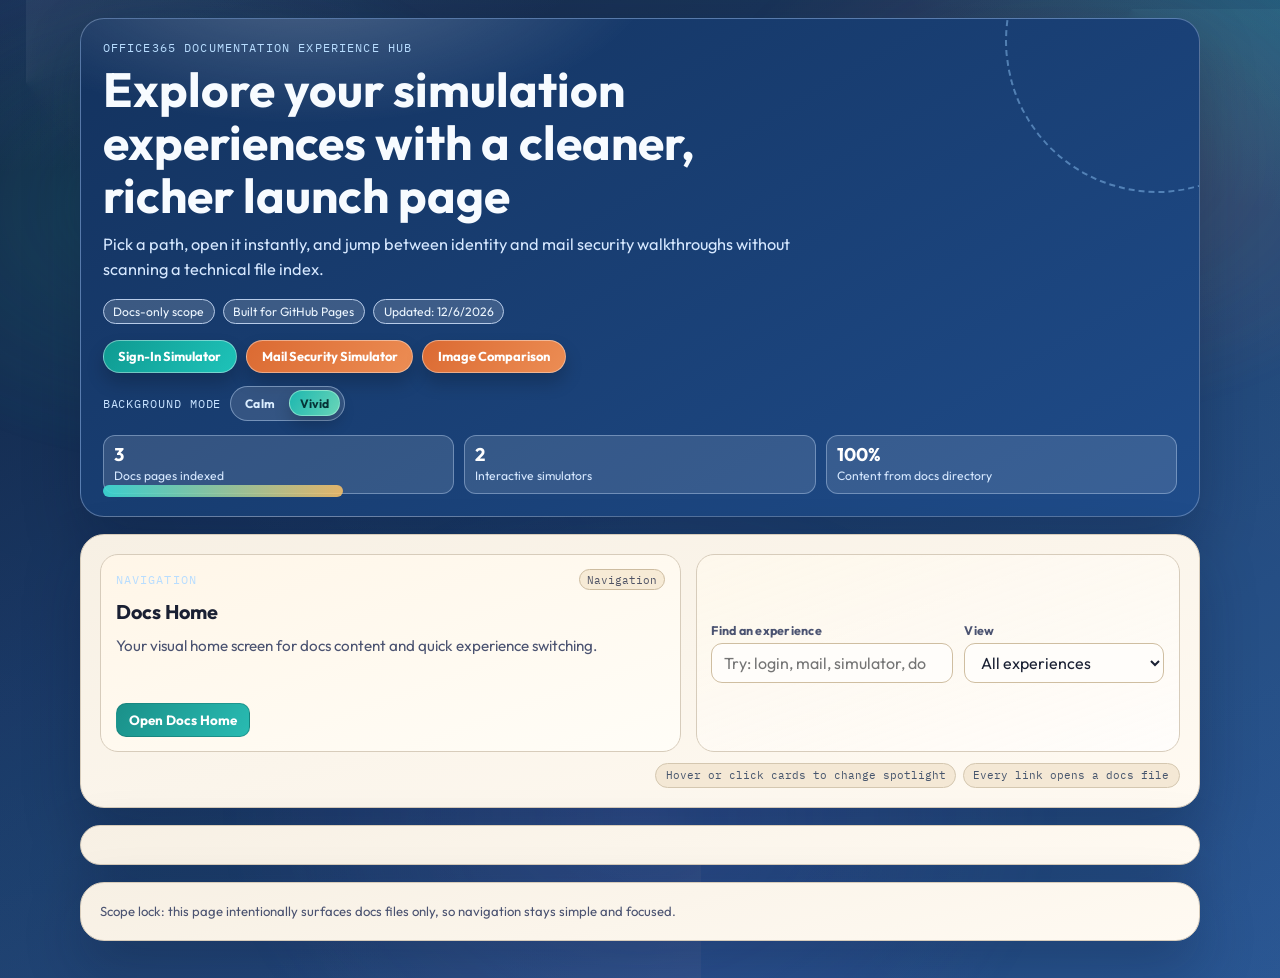
==== commit 9cf2b97a: "Add new image for MAI version 2.6 flash update" ====
--- a/docs/index.html
+++ b/docs/index.html
@@ -683,6 +683,7 @@
       <div class="quick-links">
         <a class="quick-link primary" href="m365-login-sim.html">Sign-In Simulator</a>
         <a class="quick-link secondary" href="m365-mail-security-sim.html">Mail Security Simulator</a>
+        <a class="quick-link secondary" href="image-comparison.html">Image Comparison</a>
       </div>
       <div class="energy-row" aria-label="Background mode selector">
         <p class="energy-label">Background mode</p>
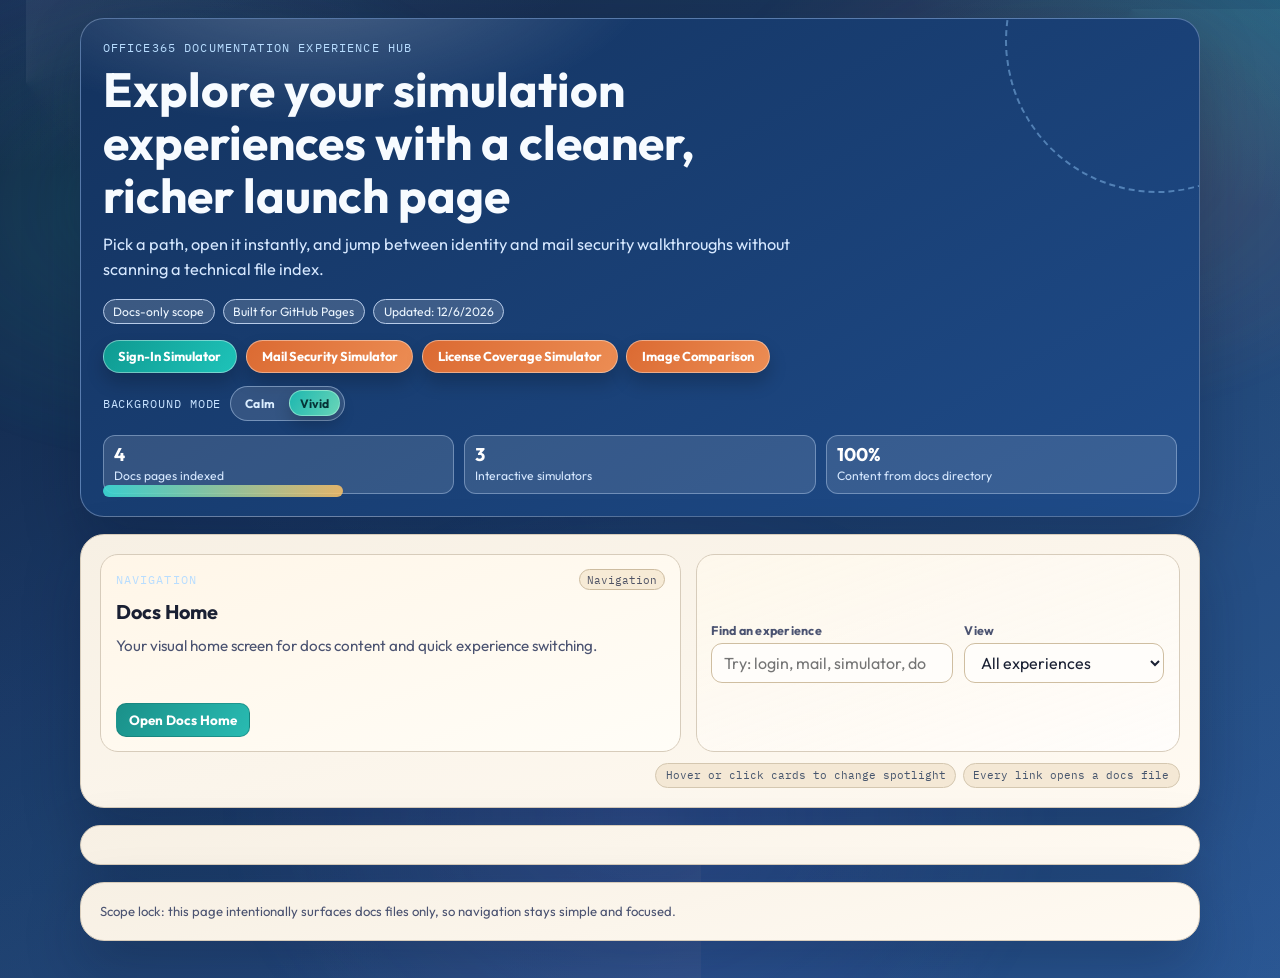
==== commit 3fa6eeb1: "Implement structural updates and optimizations across multiple modules" ====
--- a/docs/index.html
+++ b/docs/index.html
@@ -683,6 +683,7 @@
       <div class="quick-links">
         <a class="quick-link primary" href="m365-login-sim.html">Sign-In Simulator</a>
         <a class="quick-link secondary" href="m365-mail-security-sim.html">Mail Security Simulator</a>
+        <a class="quick-link secondary" href="m365-license-coverage-sim.html">License Coverage Simulator</a>
         <a class="quick-link secondary" href="image-comparison.html">Image Comparison</a>
       </div>
       <div class="energy-row" aria-label="Background mode selector">
@@ -781,6 +782,14 @@
         group: "Simulator",
         intensity: 92,
         tags: ["exchange", "defender", "mailflow"]
+      },
+      {
+        path: "m365-license-coverage-sim.html",
+        title: "Microsoft 365 License Coverage Simulator",
+        summary: "Compare selected product bundles against security and compliance requirements, including gaps and potential overlaps.",
+        group: "Simulator",
+        intensity: 86,
+        tags: ["licensing", "security", "compliance"]
       }
     ];
 
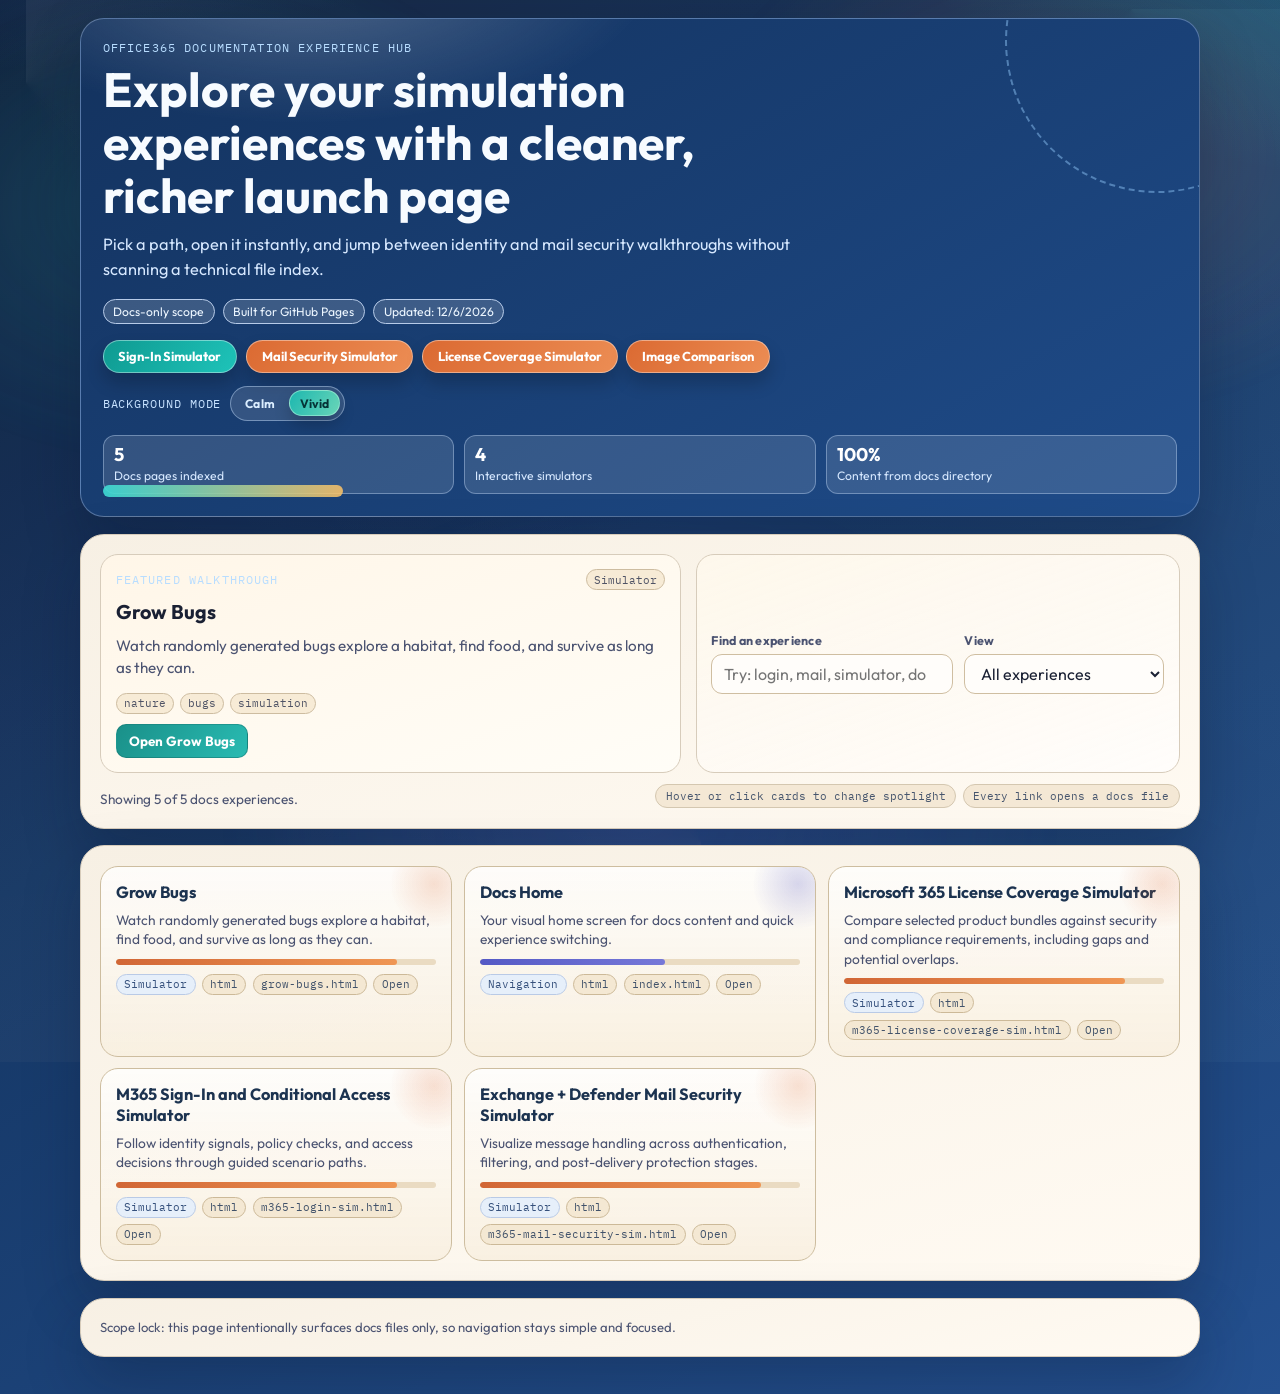
==== commit 2152b90c: "Add tests for grow-bugs simulation functionality - Implemented a comprehensive test suite for the gr" ====
--- a/docs/index.html
+++ b/docs/index.html
@@ -790,6 +790,14 @@
         group: "Simulator",
         intensity: 86,
         tags: ["licensing", "security", "compliance"]
+      },
+      {
+        path: "grow-bugs.html",
+        title: "Grow Bugs",
+        summary: "Watch randomly generated bugs explore a habitat, find food, and survive as long as they can.",
+        group: "Simulator",
+        intensity: 60,
+        tags: ["nature", "bugs", "simulation"]
       }
     ];
 
@@ -810,7 +818,9 @@
       title: item.title,
       summary: item.summary,
       ext: extOf(item.path),
-      group: item.group
+      group: item.group,
+      intensity: item.intensity,
+      tags: item.tags
     }));
 
     const groupSelect = document.getElementById("groupSelect");
